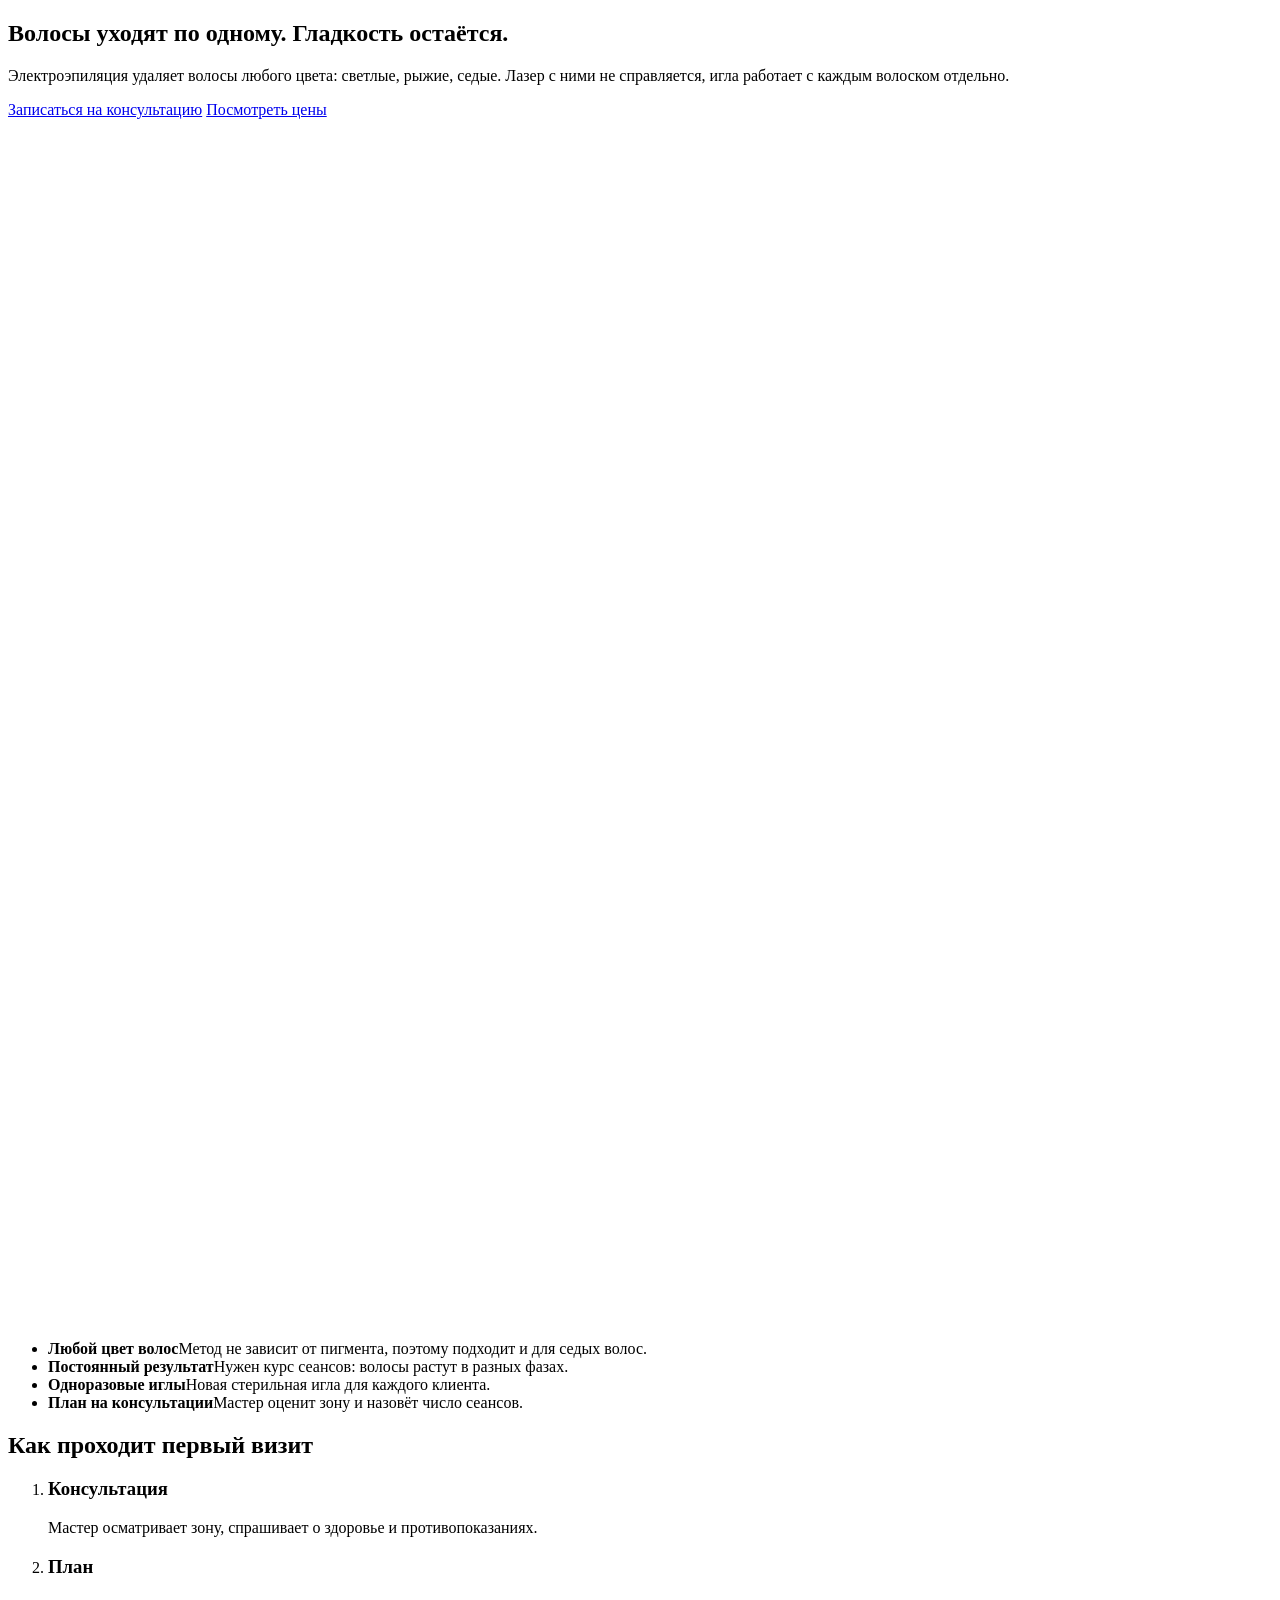
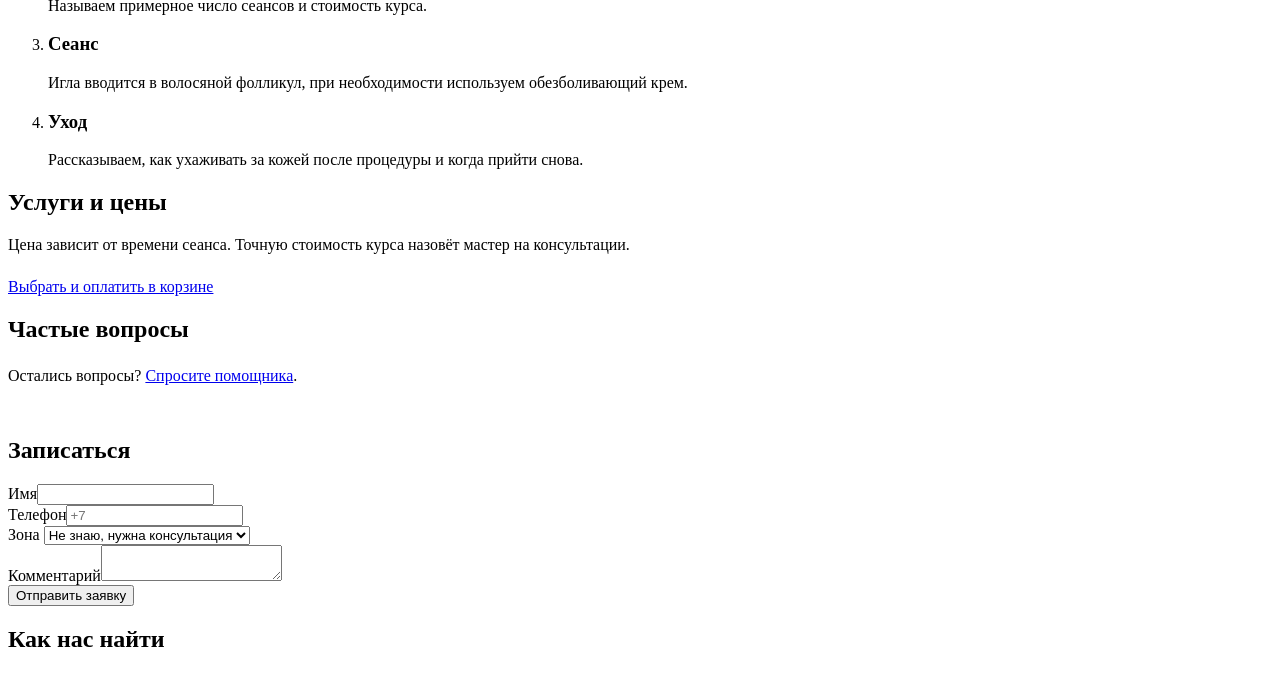
==== index.html @ 203fd0fd "Create index.html" ====
<!DOCTYPE html>
<html lang="ru">
<head>
  <meta charset="utf-8">
  <meta name="viewport" content="width=device-width, initial-scale=1">
  <title>Электроэпиляция в Москве — Тонкая игла</title>
  <meta name="description" content="Электроэпиляция в Москве: удаляем светлые, рыжие, седые и тёмные волосы. Консультация, стерильные одноразовые иглы, запись онлайн.">
  <link rel="preconnect" href="https://fonts.googleapis.com">
  <link rel="preconnect" href="https://fonts.gstatic.com" crossorigin>
  <link href="https://fonts.googleapis.com/css2?family=Onest:wght@400;500;600&family=Prata&display=swap" rel="stylesheet">
  <link rel="stylesheet" href="css/style.css">
</head>
<body data-page="home">
  <div id="site-header"></div>

  <main>
    <section class="hero">
      <div class="wrap">
        <div>
          <h1>Волосы уходят по одному. Гладкость остаётся.</h1>
          <p class="lead">Электроэпиляция удаляет волосы любого цвета: светлые, рыжие, седые. Лазер с ними не справляется, игла работает с каждым волоском отдельно.</p>
          <div class="hero-actions">
            <a class="btn" href="#book">Записаться на консультацию</a>
            <a class="btn ghost" href="#prices">Посмотреть цены</a>
          </div>
        </div>
        <svg id="skin" class="skin" viewBox="0 0 400 380" role="img" aria-label="Рисунок: волоски на коже исчезают один за другим"></svg>
      </div>
    </section>

    <div class="facts">
      <div class="wrap">
        <ul>
          <li><strong>Любой цвет волос</strong>Метод не зависит от пигмента, поэтому подходит и для седых волос.</li>
          <li><strong>Постоянный результат</strong>Нужен курс сеансов: волосы растут в разных фазах.</li>
          <li><strong>Одноразовые иглы</strong>Новая стерильная игла для каждого клиента.</li>
          <li><strong>План на консультации</strong>Мастер оценит зону и назовёт число сеансов.</li>
        </ul>
      </div>
    </div>

    <section id="how">
      <div class="wrap">
        <h2>Как проходит первый визит</h2>
        <ol class="steps">
          <li><h3>Консультация</h3><p>Мастер осматривает зону, спрашивает о здоровье и противопоказаниях.</p></li>
          <li><h3>План</h3><p>Называем примерное число сеансов и стоимость курса.</p></li>
          <li><h3>Сеанс</h3><p>Игла вводится в волосяной фолликул, при необходимости используем обезболивающий крем.</p></li>
          <li><h3>Уход</h3><p>Рассказываем, как ухаживать за кожей после процедуры и когда прийти снова.</p></li>
        </ol>
      </div>
    </section>

    <section id="prices" style="background:var(--paper);border-block:1px solid var(--line)">
      <div class="wrap">
        <h2>Услуги и цены</h2>
        <p class="muted">Цена зависит от времени сеанса. Точную стоимость курса назовёт мастер на консультации.</p>
        <div class="price-list" id="priceList"></div>
        <p style="margin-top:1.5rem"><a class="btn" href="cart.html">Выбрать и оплатить в корзине</a></p>
      </div>
    </section>

    <section id="faq">
      <div class="wrap">
        <h2>Частые вопросы</h2>
        <div class="faq" id="faqList"></div>
        <p style="margin-top:1.5rem">Остались вопросы? <a href="#chat" data-open-bot>Спросите помощника</a>.</p>
      </div>
    </section>

    <section id="book" style="padding-top:1rem">
      <div class="wrap contact-grid">
        <div class="contact-card">
          <h2>Записаться</h2>
          <form id="bookForm" novalidate>
            <div class="field"><label for="f-name">Имя</label><input id="f-name" name="name" required autocomplete="given-name"></div>
            <div class="field"><label for="f-phone">Телефон</label><input id="f-phone" name="phone" type="tel" required autocomplete="tel" placeholder="+7"></div>
            <div class="field"><label for="f-zone">Зона</label>
              <select id="f-zone" name="zone"><option value="Не знаю, нужна консультация">Не знаю, нужна консультация</option></select>
            </div>
            <div class="field"><label for="f-comment">Комментарий</label><textarea id="f-comment" name="comment"></textarea></div>
            <button class="btn" type="submit">Отправить заявку</button>
            <div class="form-msg" id="bookMsg" role="status"></div>
          </form>
        </div>
        <div>
          <h2>Как нас найти</h2>
          <ul class="contact-list" id="contactList"></ul>
        </div>
      </div>
    </section>
  </main>

  <div id="site-footer"></div>

  <script src="js/config.js"></script>
  <script src="js/data.js"></script>
  <script src="js/layout.js"></script>
  <script src="js/cart.js"></script>
  <script src="js/home.js"></script>
  <script src="js/bot.js"></script>
  <script>
    document.getElementById("contactList").innerHTML =
      "<li><strong>Телефон</strong><br><a href='tel:" + SITE.phoneLink + "'>" + SITE.phone + "</a></li>" +
      "<li><strong>Адрес</strong><br>" + SITE.address + "</li>" +
      "<li><strong>Часы работы</strong><br>" + SITE.hours + "</li>" +
      "<li><strong>Почта</strong><br><a href='mailto:" + SITE.email + "'>" + SITE.email + "</a></li>";
  </script>
</body>
</html>
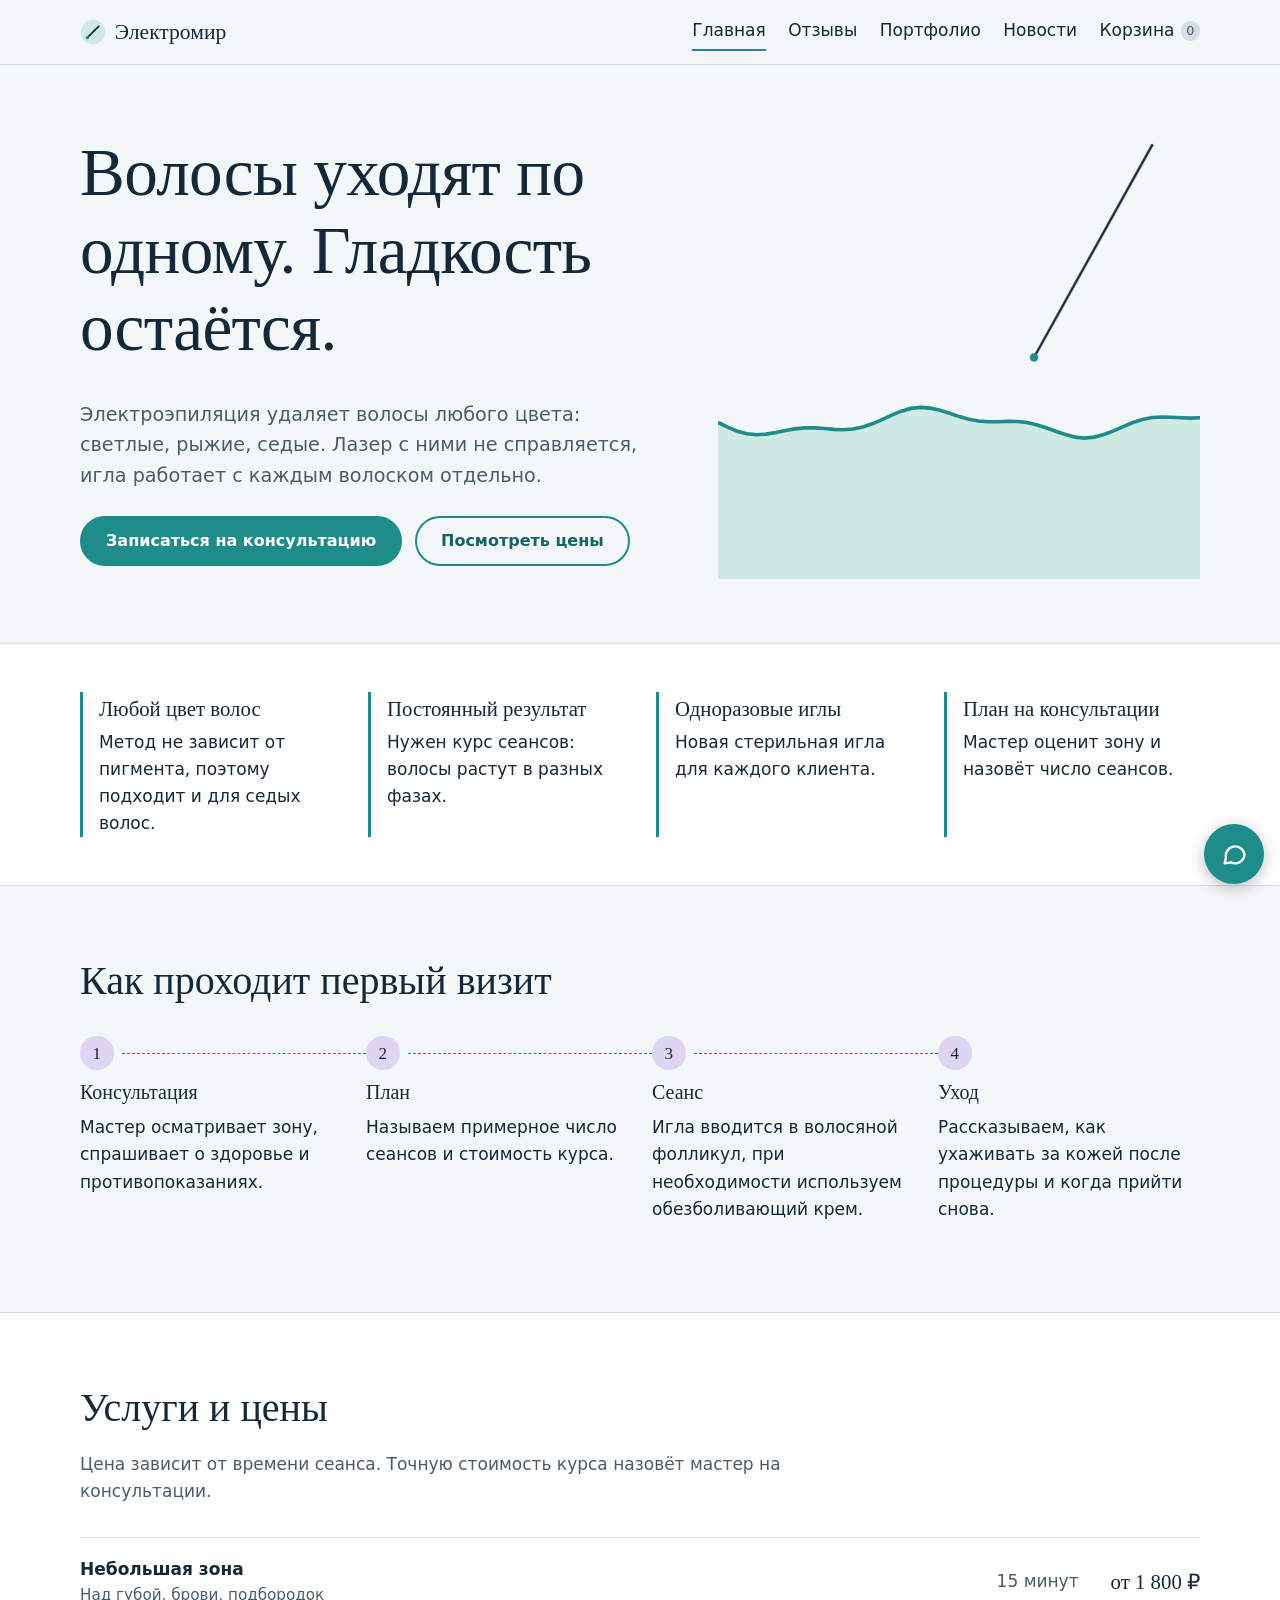
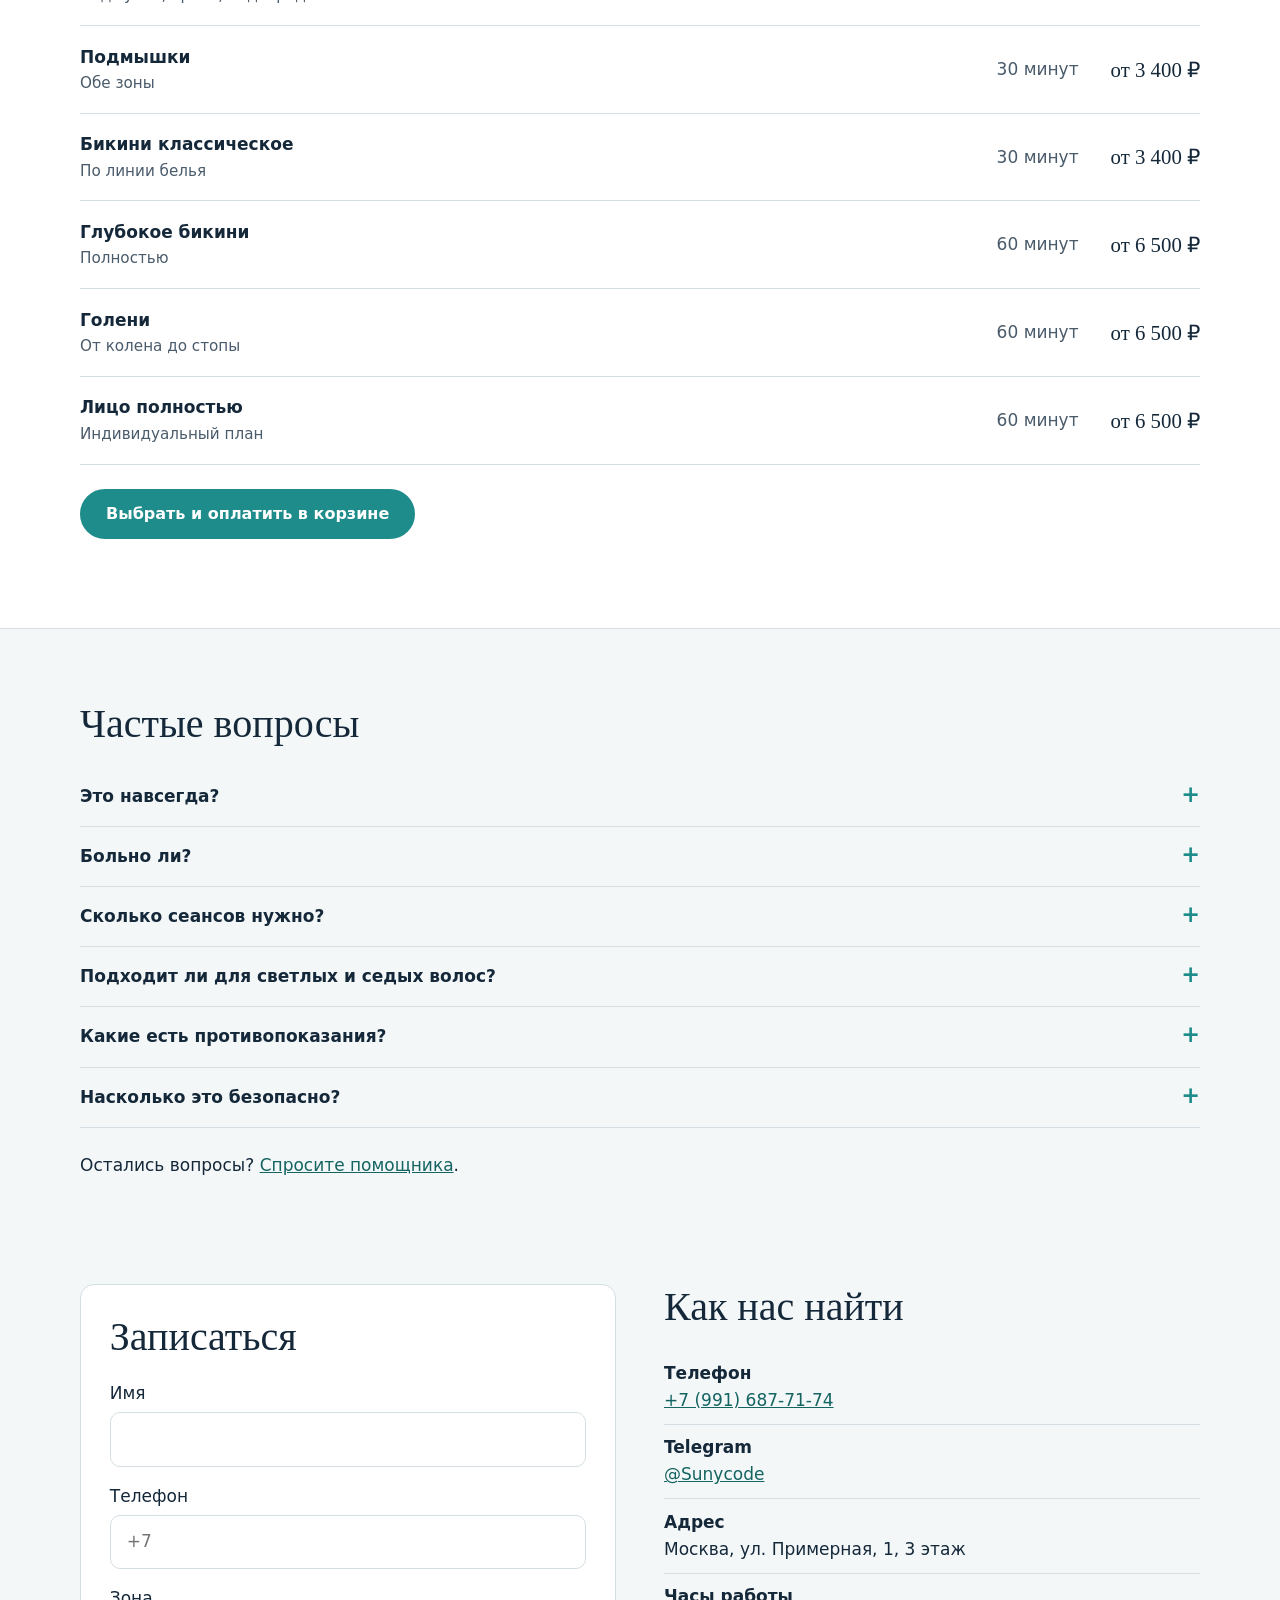
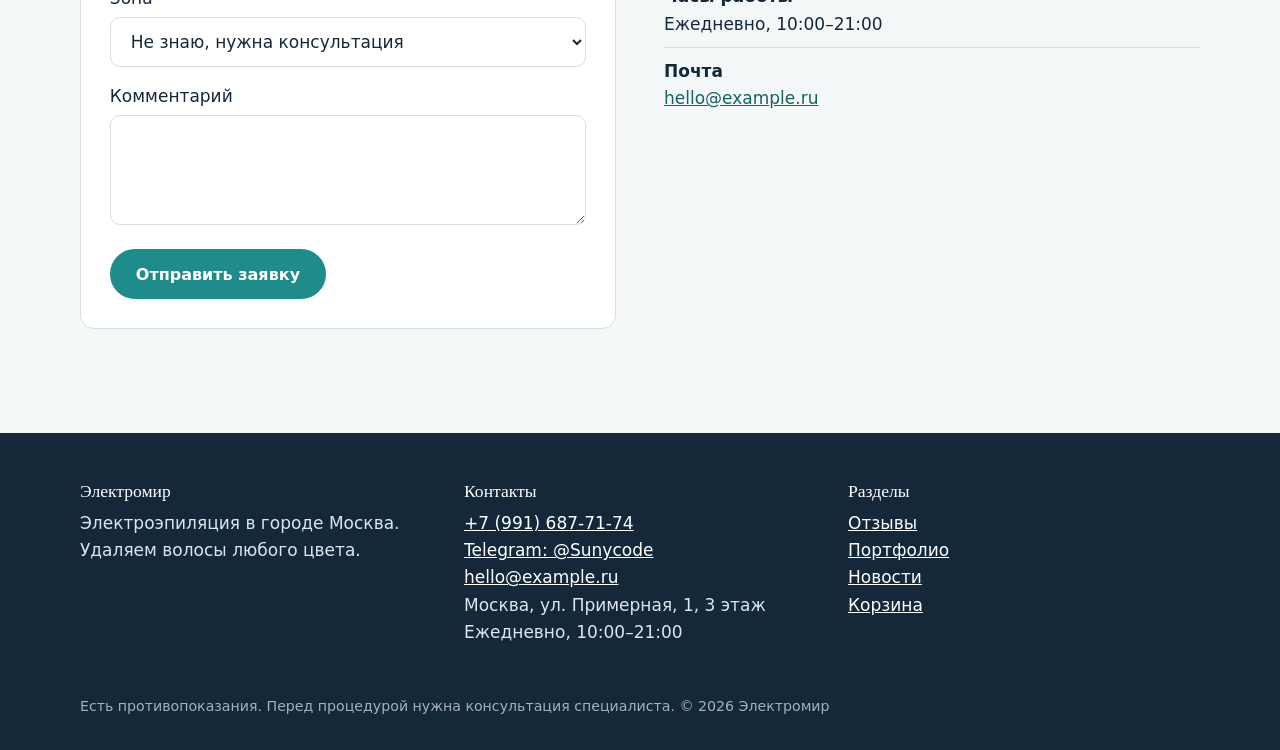
==== commit 85ca09f5: "Update index.html" ====
--- a/index.html
+++ b/index.html
@@ -3,7 +3,7 @@
 <head>
   <meta charset="utf-8">
   <meta name="viewport" content="width=device-width, initial-scale=1">
-  <title>Электроэпиляция в Москве — Тонкая игла</title>
+  <title>Электроэпиляция в Москве — Электромир</title>
   <meta name="description" content="Электроэпиляция в Москве: удаляем светлые, рыжие, седые и тёмные волосы. Консультация, стерильные одноразовые иглы, запись онлайн.">
   <link rel="preconnect" href="https://fonts.googleapis.com">
   <link rel="preconnect" href="https://fonts.gstatic.com" crossorigin>
@@ -102,6 +102,7 @@
   <script>
     document.getElementById("contactList").innerHTML =
       "<li><strong>Телефон</strong><br><a href='tel:" + SITE.phoneLink + "'>" + SITE.phone + "</a></li>" +
+      "<li><strong>Telegram</strong><br><a href='" + SITE.telegram + "' target='_blank' rel='noopener'>" + SITE.telegramName + "</a></li>" +
       "<li><strong>Адрес</strong><br>" + SITE.address + "</li>" +
       "<li><strong>Часы работы</strong><br>" + SITE.hours + "</li>" +
       "<li><strong>Почта</strong><br><a href='mailto:" + SITE.email + "'>" + SITE.email + "</a></li>";
--- a/css/style.css
+++ b/css/style.css
@@ -0,0 +1,217 @@
+:root{
+  --porcelain:#F4F7F8;
+  --paper:#FFFFFF;
+  --ink:#14283A;
+  --ink-soft:#4A5B6B;
+  --teal:#1E8C8A;
+  --teal-dark:#146462;
+  --mint:#CFEAE3;
+  --lilac:#DDD5F3;
+  --line:#D5DEE3;
+  --danger:#B3402F;
+  --radius:14px;
+  --font-body:"Onest",system-ui,-apple-system,"Segoe UI",sans-serif;
+  --font-head:"Prata","Times New Roman",serif;
+}
+*{box-sizing:border-box}
+html{scroll-behavior:smooth}
+body{margin:0;background:var(--porcelain);color:var(--ink);font:400 17px/1.6 var(--font-body);-webkit-text-size-adjust:100%}
+img,svg{max-width:100%;display:block}
+a{color:var(--teal-dark)}
+h1,h2,h3{font-family:var(--font-head);font-weight:400;line-height:1.15;margin:0 0 .5em;color:var(--ink)}
+h1{font-size:clamp(2.2rem,7vw,4.2rem);letter-spacing:-.01em}
+h2{font-size:clamp(1.7rem,4.5vw,2.5rem)}
+h3{font-size:1.25rem}
+p{margin:0 0 1em;max-width:68ch}
+:focus-visible{outline:3px solid var(--teal);outline-offset:3px;border-radius:4px}
+.wrap{width:min(1120px,100% - 2.5rem);margin-inline:auto}
+section{padding:4.5rem 0}
+.sr-only{position:absolute;width:1px;height:1px;overflow:hidden;clip:rect(0 0 0 0);white-space:nowrap}
+.muted{color:var(--ink-soft)}
+
+/* ---------- шапка ---------- */
+.site-header{position:sticky;top:0;z-index:40;background:rgba(244,247,248,.94);backdrop-filter:blur(8px);border-bottom:1px solid var(--line)}
+.site-header .wrap{display:flex;align-items:center;justify-content:space-between;gap:1rem;min-height:64px}
+.logo{font-family:var(--font-head);font-size:1.35rem;color:var(--ink);text-decoration:none;display:flex;align-items:center;gap:.55rem}
+.logo svg{width:26px;height:26px}
+.nav{display:flex;align-items:center;gap:1.4rem}
+.nav a{color:var(--ink);text-decoration:none;font-weight:500;padding:.3rem 0;border-bottom:2px solid transparent}
+.nav a:hover{border-bottom-color:var(--teal)}
+.nav a[aria-current="page"]{border-bottom-color:var(--teal)}
+.cart-link{display:inline-flex;align-items:center;gap:.4rem}
+.cart-count{min-width:1.5em;height:1.5em;padding:0 .35em;border-radius:99px;background:var(--teal);color:#fff;font-size:.8rem;display:inline-grid;place-items:center}
+.cart-count[data-n="0"]{background:var(--line);color:var(--ink-soft)}
+.burger{display:none;background:none;border:1px solid var(--line);border-radius:10px;padding:.5rem .7rem;font:inherit;color:var(--ink)}
+@media (max-width:820px){
+  .burger{display:block}
+  .nav{position:absolute;left:0;right:0;top:100%;background:var(--porcelain);border-bottom:1px solid var(--line);flex-direction:column;align-items:flex-start;padding:1rem 1.25rem 1.4rem;gap:.9rem;display:none}
+  .nav.open{display:flex}
+}
+
+/* ---------- кнопки и формы ---------- */
+.btn{display:inline-flex;align-items:center;justify-content:center;gap:.5rem;padding:.85rem 1.5rem;border-radius:99px;border:2px solid var(--teal);background:var(--teal);color:#fff;font:600 1rem var(--font-body);text-decoration:none;cursor:pointer;min-height:48px}
+.btn:hover{background:var(--teal-dark);border-color:var(--teal-dark)}
+.btn.ghost{background:transparent;color:var(--teal-dark)}
+.btn.ghost:hover{background:var(--mint)}
+.btn[disabled]{opacity:.5;cursor:not-allowed}
+.btn.small{padding:.5rem 1rem;min-height:40px;font-size:.95rem}
+label{display:block;font-weight:500;margin-bottom:.3rem}
+input,textarea,select{width:100%;font:inherit;color:var(--ink);padding:.8rem 1rem;border:1px solid var(--line);border-radius:10px;background:var(--paper);min-height:48px}
+textarea{min-height:110px;resize:vertical}
+.field{margin-bottom:1rem}
+.form-msg{margin-top:1rem;padding:.9rem 1.1rem;border-radius:10px;background:var(--mint);display:none}
+.form-msg.show{display:block}
+.form-msg.error{background:#F6DCD7;color:var(--danger)}
+
+/* ---------- главная: hero ---------- */
+.hero{padding:3.5rem 0 4rem;overflow:hidden}
+.hero .wrap{display:grid;grid-template-columns:1.1fr .9fr;gap:3rem;align-items:center}
+.hero p.lead{font-size:1.2rem;color:var(--ink-soft)}
+.hero-actions{display:flex;flex-wrap:wrap;gap:.8rem;margin-top:1.5rem}
+.skin{width:100%;height:auto}
+.skin .hair{stroke:var(--ink);stroke-width:2.2;stroke-linecap:round;animation:vanish .7s ease forwards}
+.skin .skin-line{fill:none;stroke:var(--teal);stroke-width:3}
+.skin .skin-fill{fill:var(--mint)}
+.skin .needle{stroke:var(--ink);stroke-width:2;stroke-linecap:round}
+@keyframes vanish{
+  0%{opacity:1}
+  60%{opacity:1}
+  100%{opacity:0}
+}
+@media (max-width:820px){
+  .hero .wrap{grid-template-columns:1fr;gap:2rem}
+  section{padding:3.2rem 0}
+}
+@media (prefers-reduced-motion:reduce){
+  .skin .hair{animation:none;opacity:0}
+  html{scroll-behavior:auto}
+}
+
+/* ---------- факты ---------- */
+.facts{background:var(--paper);border-block:1px solid var(--line);padding:3rem 0}
+.facts ul{list-style:none;margin:0;padding:0;display:grid;grid-template-columns:repeat(auto-fit,minmax(220px,1fr));gap:2rem}
+.facts li{border-left:3px solid var(--teal);padding-left:1rem}
+.facts strong{display:block;font-family:var(--font-head);font-size:1.3rem;font-weight:400;margin-bottom:.2rem}
+
+/* ---------- шаги ---------- */
+.steps{list-style:none;counter-reset:s;margin:2rem 0 0;padding:0;display:grid;grid-template-columns:repeat(auto-fit,minmax(230px,1fr));gap:1.5rem}
+.steps li{counter-increment:s;position:relative;padding-top:2.8rem}
+.steps li::before{content:counter(s);position:absolute;top:0;left:0;width:2.1rem;height:2.1rem;border-radius:50%;background:var(--lilac);display:grid;place-items:center;font-family:var(--font-head)}
+.steps li::after{content:"";position:absolute;top:1.05rem;left:2.6rem;right:-1.5rem;border-top:1px dashed var(--teal)}
+.steps li:last-child::after{display:none}
+@media (max-width:640px){.steps li::after{display:none}}
+
+/* ---------- цены ---------- */
+.price-list{margin:2rem 0 0;border-top:1px solid var(--line)}
+.price-row{display:grid;grid-template-columns:1fr auto auto;gap:1rem 2rem;align-items:center;padding:1.1rem 0;border-bottom:1px solid var(--line)}
+.price-row .name{font-weight:600}
+.price-row .note{color:var(--ink-soft);font-size:.95rem}
+.price-row .time{color:var(--ink-soft);white-space:nowrap}
+.price-row .sum{font-family:var(--font-head);font-size:1.3rem;white-space:nowrap}
+@media (max-width:640px){
+  .price-row{grid-template-columns:1fr auto}
+  .price-row .time{grid-column:1;grid-row:2}
+}
+
+/* ---------- FAQ ---------- */
+.faq details{border-bottom:1px solid var(--line);padding:1rem 0}
+.faq summary{cursor:pointer;font-weight:600;list-style:none;display:flex;justify-content:space-between;gap:1rem}
+.faq summary::-webkit-details-marker{display:none}
+.faq summary::after{content:"+";font-size:1.4rem;line-height:1;color:var(--teal)}
+.faq details[open] summary::after{content:"–"}
+.faq details p{margin:.8rem 0 0;color:var(--ink-soft)}
+
+/* ---------- запись + контакты ---------- */
+.contact-grid{display:grid;grid-template-columns:1fr 1fr;gap:3rem}
+.contact-card{background:var(--paper);border:1px solid var(--line);border-radius:var(--radius);padding:1.8rem}
+.contact-list{list-style:none;padding:0;margin:0}
+.contact-list li{padding:.6rem 0;border-bottom:1px solid var(--line)}
+.contact-list li:last-child{border:0}
+@media (max-width:820px){.contact-grid{grid-template-columns:1fr;gap:2rem}}
+
+/* ---------- заголовок внутренних страниц ---------- */
+.page-head{padding:3rem 0 1rem}
+.page-head h1{font-size:clamp(2rem,6vw,3.2rem)}
+
+/* ---------- отзывы ---------- */
+.toolbar{display:flex;flex-wrap:wrap;gap:.6rem;margin:1rem 0 2rem}
+.chip{border:1px solid var(--line);background:var(--paper);border-radius:99px;padding:.45rem 1rem;font:inherit;cursor:pointer;color:var(--ink);min-height:40px}
+.chip[aria-pressed="true"]{background:var(--ink);color:#fff;border-color:var(--ink)}
+.review-list{display:grid;grid-template-columns:repeat(auto-fill,minmax(310px,1fr));gap:1.5rem}
+.review{background:var(--paper);border:1px solid var(--line);border-radius:var(--radius);padding:1.5rem}
+.review header{display:flex;justify-content:space-between;gap:1rem;margin-bottom:.6rem}
+.stars{color:#C98A12;letter-spacing:2px;white-space:nowrap}
+.review .meta{font-size:.9rem;color:var(--ink-soft)}
+.review-summary{display:flex;align-items:baseline;gap:1rem;flex-wrap:wrap}
+.review-summary .big{font-family:var(--font-head);font-size:3rem}
+
+/* ---------- портфолио ---------- */
+.case-grid{display:grid;grid-template-columns:repeat(auto-fill,minmax(320px,1fr));gap:2rem}
+.case{background:var(--paper);border:1px solid var(--line);border-radius:var(--radius);overflow:hidden}
+.ba{position:relative;aspect-ratio:4/3;background:var(--mint);user-select:none;touch-action:pan-y}
+.ba .layer{position:absolute;inset:0}
+.ba .layer img,.ba .layer .ph{width:100%;height:100%;object-fit:cover}
+.ba .after{clip-path:inset(0 0 0 50%)}
+.ba .ph{display:grid;place-items:center;color:var(--ink-soft);font-size:.95rem;text-align:center;padding:1rem}
+.ba .before .ph{background:var(--lilac)}
+.ba .after .ph{background:var(--mint)}
+.ba .tag{position:absolute;bottom:.7rem;background:rgba(20,40,58,.85);color:#fff;font-size:.85rem;padding:.2rem .7rem;border-radius:99px}
+.ba .tag.l{left:.7rem}
+.ba .tag.r{right:.7rem}
+.ba .handle{position:absolute;top:0;bottom:0;left:50%;width:2px;background:#fff;pointer-events:none}
+.ba .handle::after{content:"↔";position:absolute;top:50%;left:50%;transform:translate(-50%,-50%);width:38px;height:38px;border-radius:50%;background:#fff;color:var(--ink);display:grid;place-items:center;box-shadow:0 1px 6px rgba(0,0,0,.3)}
+.ba input[type=range]{position:absolute;inset:0;width:100%;height:100%;opacity:0;cursor:ew-resize;min-height:0}
+.case-body{padding:1.2rem 1.4rem 1.5rem}
+.case-body dl{display:flex;gap:1.5rem;margin:.6rem 0 0;font-size:.95rem;color:var(--ink-soft)}
+.case-body dt{display:inline}
+.case-body dd{display:inline;margin:0 0 0 .3rem;color:var(--ink)}
+.note-box{background:var(--lilac);border-radius:var(--radius);padding:1rem 1.3rem;margin-top:2rem;max-width:68ch}
+
+/* ---------- новости ---------- */
+.news-list{display:grid;gap:1.2rem;max-width:820px}
+.news-item{background:var(--paper);border:1px solid var(--line);border-radius:var(--radius);padding:1.4rem 1.6rem}
+.news-item .meta{display:flex;gap:.8rem;align-items:center;font-size:.9rem;color:var(--ink-soft);margin-bottom:.4rem}
+.badge{background:var(--mint);color:var(--ink);border-radius:99px;padding:.1rem .7rem;font-size:.85rem}
+.news-item h2{font-size:1.5rem;margin-bottom:.4rem}
+.news-item p{margin-bottom:0}
+
+/* ---------- корзина ---------- */
+.shop-grid{display:grid;grid-template-columns:repeat(auto-fill,minmax(260px,1fr));gap:1.4rem}
+.product{background:var(--paper);border:1px solid var(--line);border-radius:var(--radius);padding:1.3rem;display:flex;flex-direction:column;gap:.5rem}
+.product .price{font-family:var(--font-head);font-size:1.4rem;margin-top:auto}
+.product .badge.soon{background:var(--lilac)}
+.cart-layout{display:grid;grid-template-columns:1.4fr 1fr;gap:2.5rem;align-items:start}
+.cart-row{display:grid;grid-template-columns:1fr auto auto;gap:1rem;align-items:center;padding:1rem 0;border-bottom:1px solid var(--line)}
+.qty{display:inline-flex;align-items:center;border:1px solid var(--line);border-radius:99px;background:var(--paper)}
+.qty button{border:0;background:none;width:40px;height:40px;font-size:1.2rem;cursor:pointer;color:var(--ink)}
+.qty span{min-width:2ch;text-align:center}
+.link-btn{background:none;border:0;color:var(--danger);cursor:pointer;font:inherit;padding:.3rem}
+.summary{background:var(--paper);border:1px solid var(--line);border-radius:var(--radius);padding:1.5rem;position:sticky;top:84px}
+.summary .total{display:flex;justify-content:space-between;font-family:var(--font-head);font-size:1.5rem;margin:1rem 0}
+.empty{padding:2rem;border:1px dashed var(--line);border-radius:var(--radius);text-align:center}
+@media (max-width:820px){.cart-layout{grid-template-columns:1fr}.summary{position:static}.cart-row{grid-template-columns:1fr auto}}
+
+/* ---------- подвал ---------- */
+.site-footer{background:var(--ink);color:#DCE6EC;padding:3rem 0 2rem;margin-top:2rem}
+.site-footer a{color:#fff}
+.site-footer .cols{display:grid;grid-template-columns:repeat(auto-fit,minmax(220px,1fr));gap:2rem}
+.site-footer h3{color:#fff;font-size:1.1rem}
+.site-footer small{display:block;margin-top:2rem;color:#9FB2BF}
+
+/* ---------- бот ---------- */
+.bot-fab{position:fixed;right:1rem;bottom:1rem;z-index:60;width:60px;height:60px;border-radius:50%;border:0;background:var(--teal);color:#fff;cursor:pointer;display:grid;place-items:center;box-shadow:0 4px 16px rgba(0,0,0,.25)}
+.bot-fab:hover{background:var(--teal-dark)}
+.bot-fab svg{width:28px;height:28px}
+.bot-panel{position:fixed;right:1rem;bottom:5.2rem;z-index:60;width:min(380px,100% - 2rem);height:min(560px,100dvh - 7rem);background:var(--paper);border:1px solid var(--line);border-radius:18px;box-shadow:0 10px 40px rgba(20,40,58,.25);display:none;flex-direction:column;overflow:hidden}
+.bot-panel.open{display:flex}
+.bot-head{display:flex;justify-content:space-between;align-items:center;padding:.9rem 1.1rem;background:var(--ink);color:#fff}
+.bot-head button{background:none;border:0;color:#fff;font-size:1.4rem;cursor:pointer;min-width:40px;min-height:40px}
+.bot-log{flex:1;overflow-y:auto;padding:1rem;display:flex;flex-direction:column;gap:.7rem;background:var(--porcelain)}
+.msg{max-width:85%;padding:.6rem .9rem;border-radius:14px;font-size:.98rem;line-height:1.45;white-space:pre-wrap}
+.msg.bot{background:var(--paper);border:1px solid var(--line);align-self:flex-start;border-bottom-left-radius:4px}
+.msg.user{background:var(--teal);color:#fff;align-self:flex-end;border-bottom-right-radius:4px}
+.bot-quick{display:flex;flex-wrap:wrap;gap:.4rem;padding:.6rem 1rem 0;background:var(--porcelain)}
+.bot-form{display:flex;gap:.5rem;padding:.8rem;border-top:1px solid var(--line);background:var(--paper)}
+.bot-form input{flex:1}
+.bot-form button{min-width:48px}
+@media (max-width:480px){.bot-panel{right:.5rem;bottom:4.8rem;width:calc(100% - 1rem)}}
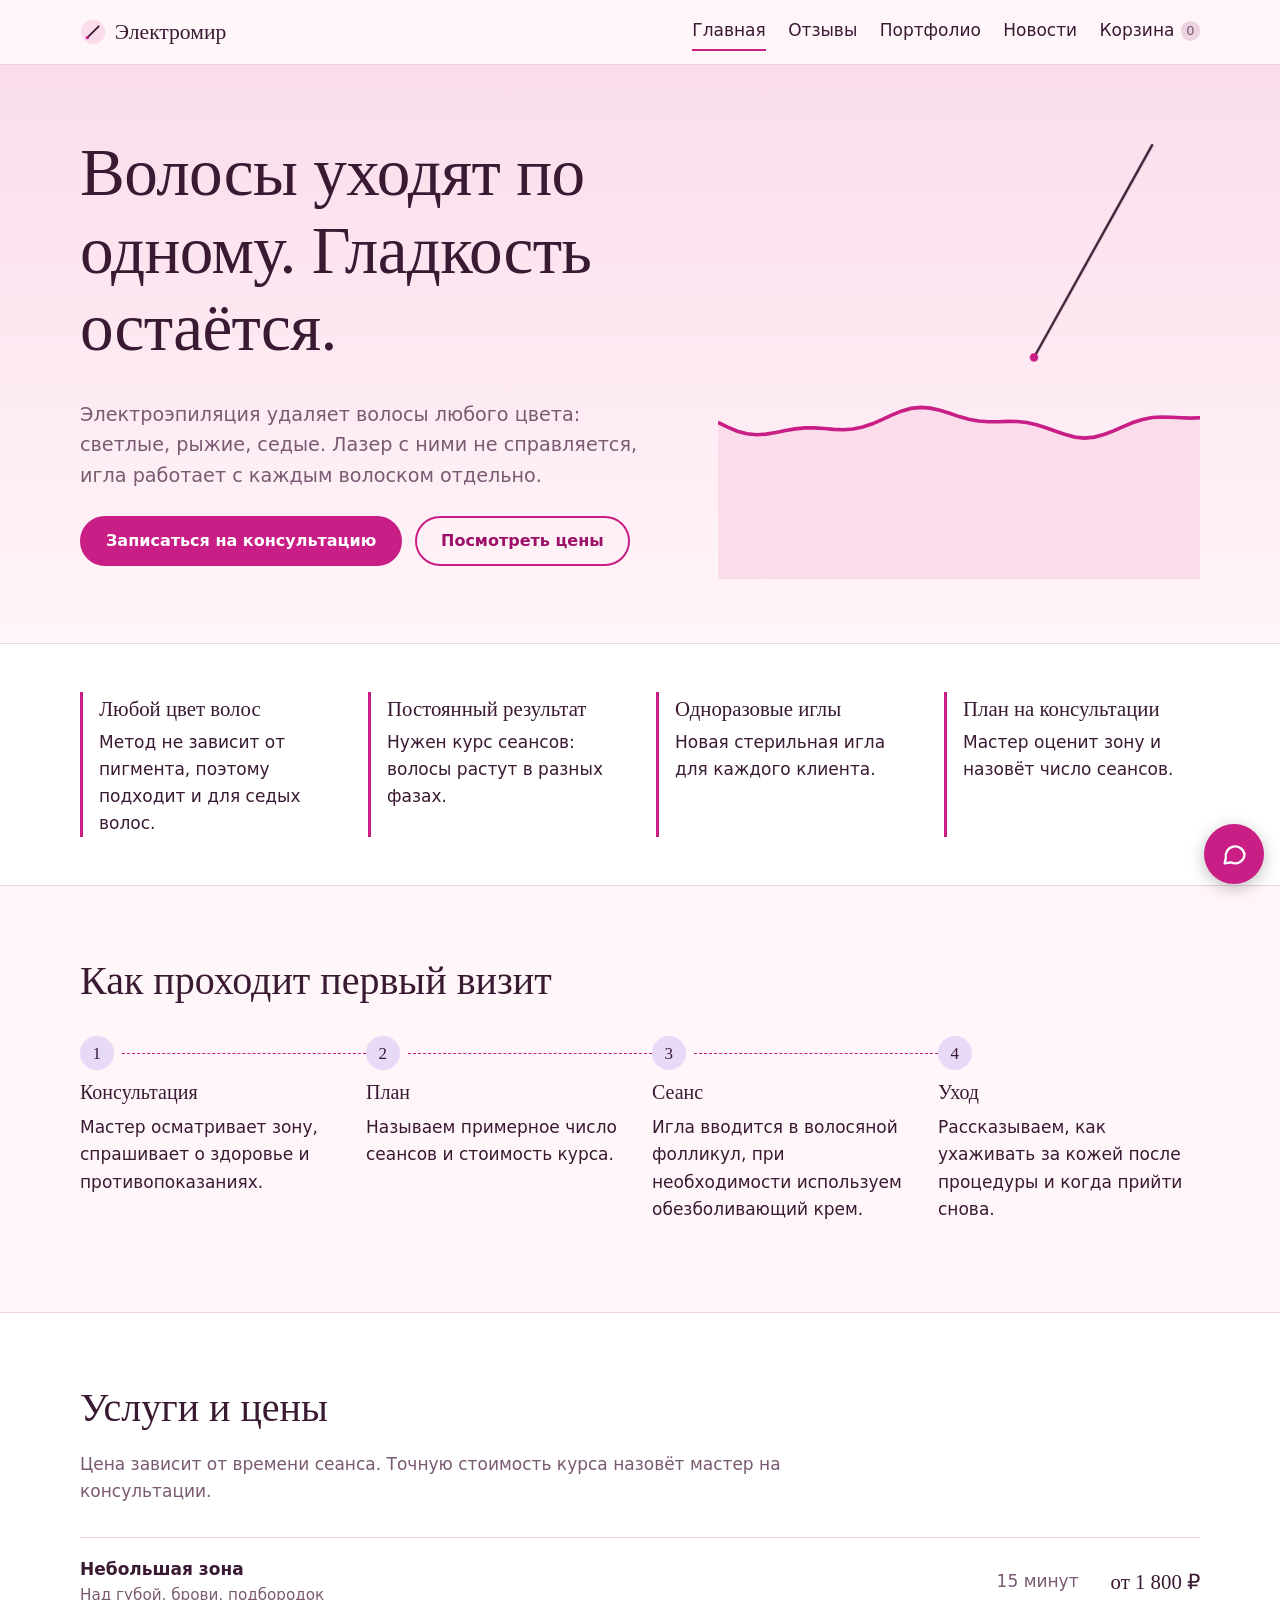
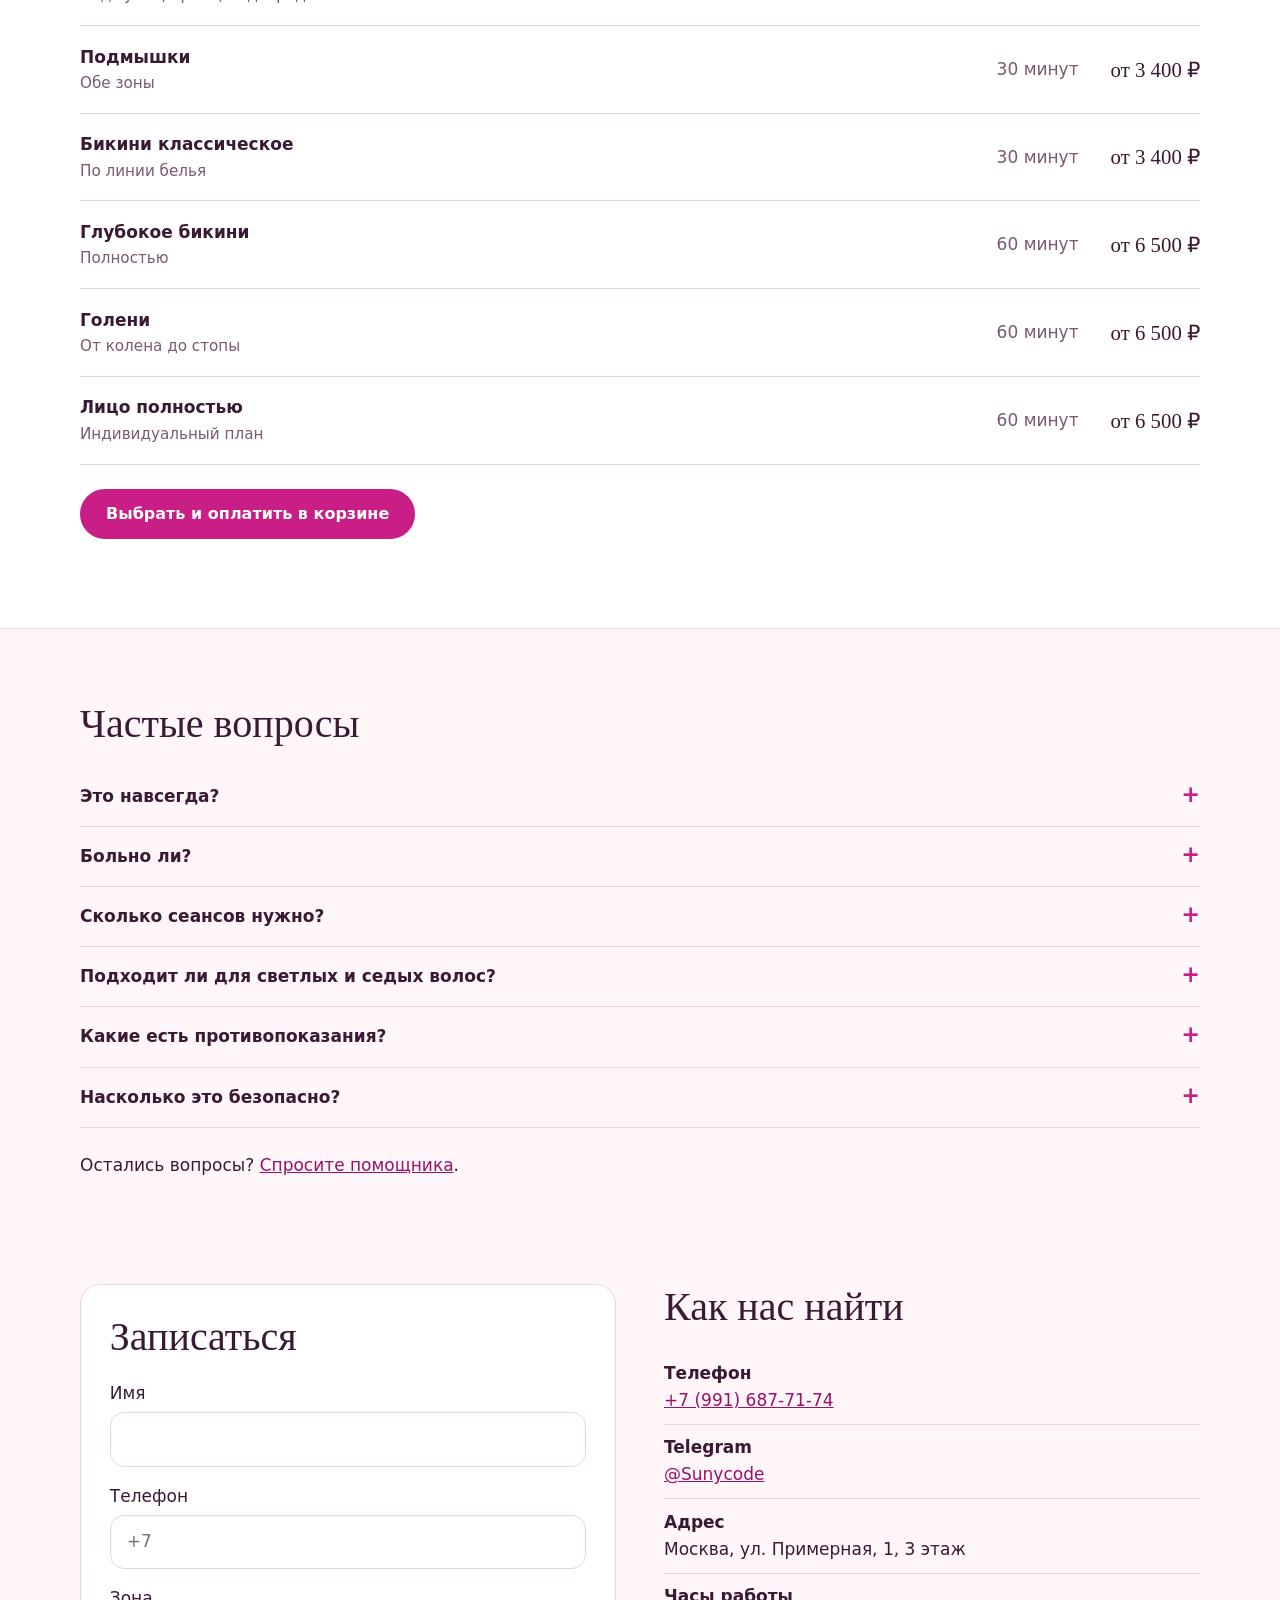
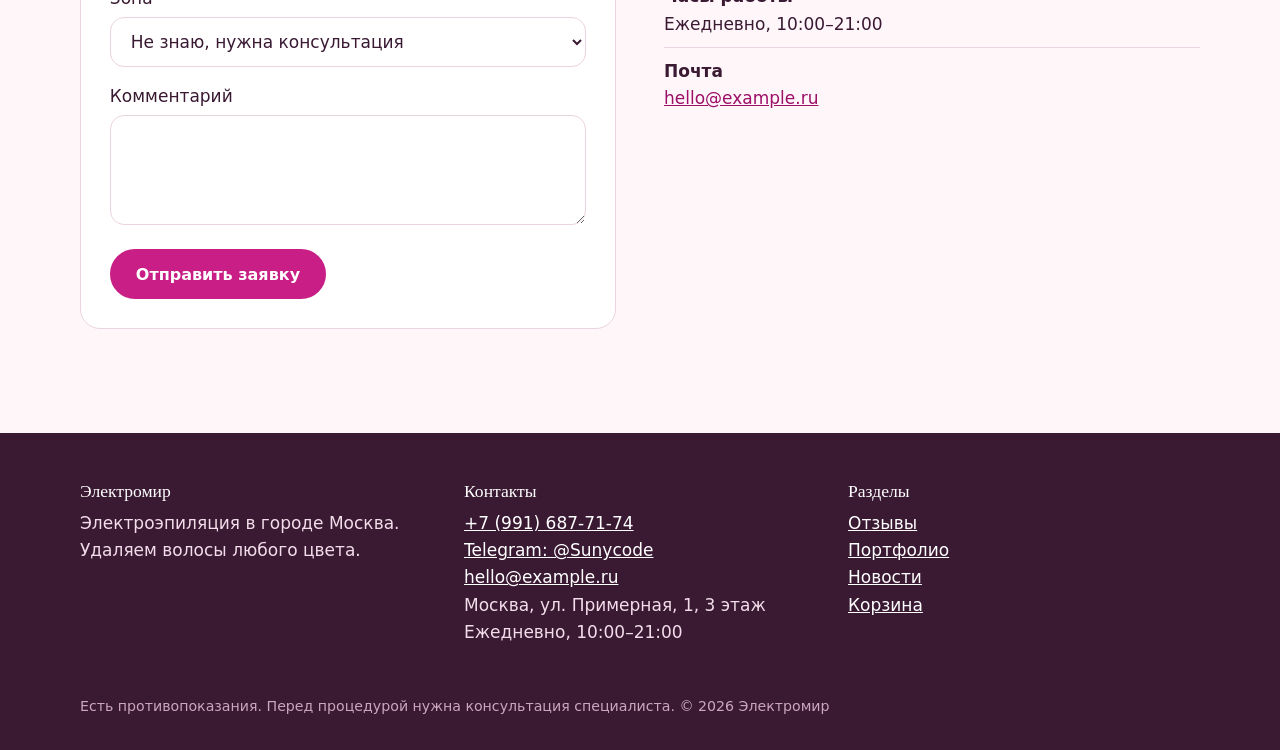
==== commit 3eaab006: "Update index.html" ====
--- a/index.html
+++ b/index.html
@@ -8,7 +8,7 @@
   <link rel="preconnect" href="https://fonts.googleapis.com">
   <link rel="preconnect" href="https://fonts.gstatic.com" crossorigin>
   <link href="https://fonts.googleapis.com/css2?family=Onest:wght@400;500;600&family=Prata&display=swap" rel="stylesheet">
-  <link rel="stylesheet" href="css/style.css">
+  <link rel="stylesheet" href="css/style.css?v=3">
 </head>
 <body data-page="home">
   <div id="site-header"></div>
--- a/css/style.css
+++ b/css/style.css
@@ -1,15 +1,16 @@
 :root{
-  --porcelain:#F4F7F8;
+  --porcelain:#FFF6F9;
   --paper:#FFFFFF;
-  --ink:#14283A;
-  --ink-soft:#4A5B6B;
-  --teal:#1E8C8A;
-  --teal-dark:#146462;
-  --mint:#CFEAE3;
-  --lilac:#DDD5F3;
-  --line:#D5DEE3;
+  --ink:#3A1A33;
+  --ink-soft:#7A5A72;
+  --fuchsia:#C81E85;
+  --fuchsia-dark:#9C1068;
+  --petal:#FADCEB;
+  --lavender:#E6DAF7;
+  --peach:#FFE5D9;
+  --line:#EBD3E1;
   --danger:#B3402F;
-  --radius:14px;
+  --radius:20px;
   --font-body:"Onest",system-ui,-apple-system,"Segoe UI",sans-serif;
   --font-head:"Prata","Times New Roman",serif;
 }
@@ -17,29 +18,29 @@
 html{scroll-behavior:smooth}
 body{margin:0;background:var(--porcelain);color:var(--ink);font:400 17px/1.6 var(--font-body);-webkit-text-size-adjust:100%}
 img,svg{max-width:100%;display:block}
-a{color:var(--teal-dark)}
+a{color:var(--fuchsia-dark)}
 h1,h2,h3{font-family:var(--font-head);font-weight:400;line-height:1.15;margin:0 0 .5em;color:var(--ink)}
 h1{font-size:clamp(2.2rem,7vw,4.2rem);letter-spacing:-.01em}
 h2{font-size:clamp(1.7rem,4.5vw,2.5rem)}
 h3{font-size:1.25rem}
 p{margin:0 0 1em;max-width:68ch}
-:focus-visible{outline:3px solid var(--teal);outline-offset:3px;border-radius:4px}
+:focus-visible{outline:3px solid var(--fuchsia);outline-offset:3px;border-radius:4px}
 .wrap{width:min(1120px,100% - 2.5rem);margin-inline:auto}
 section{padding:4.5rem 0}
 .sr-only{position:absolute;width:1px;height:1px;overflow:hidden;clip:rect(0 0 0 0);white-space:nowrap}
 .muted{color:var(--ink-soft)}
 
 /* ---------- шапка ---------- */
-.site-header{position:sticky;top:0;z-index:40;background:rgba(244,247,248,.94);backdrop-filter:blur(8px);border-bottom:1px solid var(--line)}
+.site-header{position:sticky;top:0;z-index:40;background:rgba(255,246,249,.94);backdrop-filter:blur(8px);border-bottom:1px solid var(--line)}
 .site-header .wrap{display:flex;align-items:center;justify-content:space-between;gap:1rem;min-height:64px}
 .logo{font-family:var(--font-head);font-size:1.35rem;color:var(--ink);text-decoration:none;display:flex;align-items:center;gap:.55rem}
 .logo svg{width:26px;height:26px}
 .nav{display:flex;align-items:center;gap:1.4rem}
 .nav a{color:var(--ink);text-decoration:none;font-weight:500;padding:.3rem 0;border-bottom:2px solid transparent}
-.nav a:hover{border-bottom-color:var(--teal)}
-.nav a[aria-current="page"]{border-bottom-color:var(--teal)}
+.nav a:hover{border-bottom-color:var(--fuchsia)}
+.nav a[aria-current="page"]{border-bottom-color:var(--fuchsia)}
 .cart-link{display:inline-flex;align-items:center;gap:.4rem}
-.cart-count{min-width:1.5em;height:1.5em;padding:0 .35em;border-radius:99px;background:var(--teal);color:#fff;font-size:.8rem;display:inline-grid;place-items:center}
+.cart-count{min-width:1.5em;height:1.5em;padding:0 .35em;border-radius:99px;background:var(--fuchsia);color:#fff;font-size:.8rem;display:inline-grid;place-items:center}
 .cart-count[data-n="0"]{background:var(--line);color:var(--ink-soft)}
 .burger{display:none;background:none;border:1px solid var(--line);border-radius:10px;padding:.5rem .7rem;font:inherit;color:var(--ink)}
 @media (max-width:820px){
@@ -49,19 +50,19 @@
 }
 
 /* ---------- кнопки и формы ---------- */
-.btn{display:inline-flex;align-items:center;justify-content:center;gap:.5rem;padding:.85rem 1.5rem;border-radius:99px;border:2px solid var(--teal);background:var(--teal);color:#fff;font:600 1rem var(--font-body);text-decoration:none;cursor:pointer;min-height:48px}
-.btn:hover{background:var(--teal-dark);border-color:var(--teal-dark)}
-.btn.ghost{background:transparent;color:var(--teal-dark)}
-.btn.ghost:hover{background:var(--mint)}
+.btn{display:inline-flex;align-items:center;justify-content:center;gap:.5rem;padding:.85rem 1.5rem;border-radius:99px;border:2px solid var(--fuchsia);background:var(--fuchsia);color:#fff;font:600 1rem var(--font-body);text-decoration:none;cursor:pointer;min-height:48px}
+.btn:hover{background:var(--fuchsia-dark);border-color:var(--fuchsia-dark)}
+.btn.ghost{background:transparent;color:var(--fuchsia-dark)}
+.btn.ghost:hover{background:var(--petal)}
 .btn[disabled]{opacity:.5;cursor:not-allowed}
 .btn.small{padding:.5rem 1rem;min-height:40px;font-size:.95rem}
 label{display:block;font-weight:500;margin-bottom:.3rem}
-input,textarea,select{width:100%;font:inherit;color:var(--ink);padding:.8rem 1rem;border:1px solid var(--line);border-radius:10px;background:var(--paper);min-height:48px}
+input,textarea,select{width:100%;font:inherit;color:var(--ink);padding:.8rem 1rem;border:1px solid var(--line);border-radius:14px;background:var(--paper);min-height:48px}
 textarea{min-height:110px;resize:vertical}
 .field{margin-bottom:1rem}
-.form-msg{margin-top:1rem;padding:.9rem 1.1rem;border-radius:10px;background:var(--mint);display:none}
+.form-msg{margin-top:1rem;padding:.9rem 1.1rem;border-radius:12px;background:var(--lavender);display:none}
 .form-msg.show{display:block}
-.form-msg.error{background:#F6DCD7;color:var(--danger)}
+.form-msg.error{background:#FBE3DE;color:var(--danger);border-left:4px solid var(--danger)}
 
 /* ---------- главная: hero ---------- */
 .hero{padding:3.5rem 0 4rem;overflow:hidden}
@@ -70,8 +71,8 @@
 .hero-actions{display:flex;flex-wrap:wrap;gap:.8rem;margin-top:1.5rem}
 .skin{width:100%;height:auto}
 .skin .hair{stroke:var(--ink);stroke-width:2.2;stroke-linecap:round;animation:vanish .7s ease forwards}
-.skin .skin-line{fill:none;stroke:var(--teal);stroke-width:3}
-.skin .skin-fill{fill:var(--mint)}
+.skin .skin-line{fill:none;stroke:var(--fuchsia);stroke-width:3}
+.skin .skin-fill{fill:var(--petal)}
 .skin .needle{stroke:var(--ink);stroke-width:2;stroke-linecap:round}
 @keyframes vanish{
   0%{opacity:1}
@@ -90,14 +91,14 @@
 /* ---------- факты ---------- */
 .facts{background:var(--paper);border-block:1px solid var(--line);padding:3rem 0}
 .facts ul{list-style:none;margin:0;padding:0;display:grid;grid-template-columns:repeat(auto-fit,minmax(220px,1fr));gap:2rem}
-.facts li{border-left:3px solid var(--teal);padding-left:1rem}
+.facts li{border-left:3px solid var(--fuchsia);padding-left:1rem}
 .facts strong{display:block;font-family:var(--font-head);font-size:1.3rem;font-weight:400;margin-bottom:.2rem}
 
 /* ---------- шаги ---------- */
 .steps{list-style:none;counter-reset:s;margin:2rem 0 0;padding:0;display:grid;grid-template-columns:repeat(auto-fit,minmax(230px,1fr));gap:1.5rem}
 .steps li{counter-increment:s;position:relative;padding-top:2.8rem}
-.steps li::before{content:counter(s);position:absolute;top:0;left:0;width:2.1rem;height:2.1rem;border-radius:50%;background:var(--lilac);display:grid;place-items:center;font-family:var(--font-head)}
-.steps li::after{content:"";position:absolute;top:1.05rem;left:2.6rem;right:-1.5rem;border-top:1px dashed var(--teal)}
+.steps li::before{content:counter(s);position:absolute;top:0;left:0;width:2.1rem;height:2.1rem;border-radius:50%;background:var(--lavender);display:grid;place-items:center;font-family:var(--font-head)}
+.steps li::after{content:"";position:absolute;top:1.05rem;left:2.6rem;right:-1.5rem;border-top:1px dashed var(--fuchsia)}
 .steps li:last-child::after{display:none}
 @media (max-width:640px){.steps li::after{display:none}}
 
@@ -117,7 +118,7 @@
 .faq details{border-bottom:1px solid var(--line);padding:1rem 0}
 .faq summary{cursor:pointer;font-weight:600;list-style:none;display:flex;justify-content:space-between;gap:1rem}
 .faq summary::-webkit-details-marker{display:none}
-.faq summary::after{content:"+";font-size:1.4rem;line-height:1;color:var(--teal)}
+.faq summary::after{content:"+";font-size:1.4rem;line-height:1;color:var(--fuchsia)}
 .faq details[open] summary::after{content:"–"}
 .faq details p{margin:.8rem 0 0;color:var(--ink-soft)}
 
@@ -136,11 +137,11 @@
 /* ---------- отзывы ---------- */
 .toolbar{display:flex;flex-wrap:wrap;gap:.6rem;margin:1rem 0 2rem}
 .chip{border:1px solid var(--line);background:var(--paper);border-radius:99px;padding:.45rem 1rem;font:inherit;cursor:pointer;color:var(--ink);min-height:40px}
-.chip[aria-pressed="true"]{background:var(--ink);color:#fff;border-color:var(--ink)}
+.chip[aria-pressed="true"]{background:var(--fuchsia);color:#fff;border-color:var(--fuchsia)}
 .review-list{display:grid;grid-template-columns:repeat(auto-fill,minmax(310px,1fr));gap:1.5rem}
 .review{background:var(--paper);border:1px solid var(--line);border-radius:var(--radius);padding:1.5rem}
 .review header{display:flex;justify-content:space-between;gap:1rem;margin-bottom:.6rem}
-.stars{color:#C98A12;letter-spacing:2px;white-space:nowrap}
+.stars{color:var(--fuchsia);letter-spacing:2px;white-space:nowrap}
 .review .meta{font-size:.9rem;color:var(--ink-soft)}
 .review-summary{display:flex;align-items:baseline;gap:1rem;flex-wrap:wrap}
 .review-summary .big{font-family:var(--font-head);font-size:3rem}
@@ -148,14 +149,14 @@
 /* ---------- портфолио ---------- */
 .case-grid{display:grid;grid-template-columns:repeat(auto-fill,minmax(320px,1fr));gap:2rem}
 .case{background:var(--paper);border:1px solid var(--line);border-radius:var(--radius);overflow:hidden}
-.ba{position:relative;aspect-ratio:4/3;background:var(--mint);user-select:none;touch-action:pan-y}
+.ba{position:relative;aspect-ratio:4/3;background:var(--petal);user-select:none;touch-action:pan-y}
 .ba .layer{position:absolute;inset:0}
 .ba .layer img,.ba .layer .ph{width:100%;height:100%;object-fit:cover}
 .ba .after{clip-path:inset(0 0 0 50%)}
 .ba .ph{display:grid;place-items:center;color:var(--ink-soft);font-size:.95rem;text-align:center;padding:1rem}
-.ba .before .ph{background:var(--lilac)}
-.ba .after .ph{background:var(--mint)}
-.ba .tag{position:absolute;bottom:.7rem;background:rgba(20,40,58,.85);color:#fff;font-size:.85rem;padding:.2rem .7rem;border-radius:99px}
+.ba .before .ph{background:var(--lavender)}
+.ba .after .ph{background:var(--petal)}
+.ba .tag{position:absolute;bottom:.7rem;background:rgba(58,26,51,.85);color:#fff;font-size:.85rem;padding:.2rem .7rem;border-radius:99px}
 .ba .tag.l{left:.7rem}
 .ba .tag.r{right:.7rem}
 .ba .handle{position:absolute;top:0;bottom:0;left:50%;width:2px;background:#fff;pointer-events:none}
@@ -165,13 +166,13 @@
 .case-body dl{display:flex;gap:1.5rem;margin:.6rem 0 0;font-size:.95rem;color:var(--ink-soft)}
 .case-body dt{display:inline}
 .case-body dd{display:inline;margin:0 0 0 .3rem;color:var(--ink)}
-.note-box{background:var(--lilac);border-radius:var(--radius);padding:1rem 1.3rem;margin-top:2rem;max-width:68ch}
+.note-box{background:var(--lavender);border-radius:var(--radius);padding:1rem 1.3rem;margin-top:2rem;max-width:68ch}
 
 /* ---------- новости ---------- */
 .news-list{display:grid;gap:1.2rem;max-width:820px}
 .news-item{background:var(--paper);border:1px solid var(--line);border-radius:var(--radius);padding:1.4rem 1.6rem}
 .news-item .meta{display:flex;gap:.8rem;align-items:center;font-size:.9rem;color:var(--ink-soft);margin-bottom:.4rem}
-.badge{background:var(--mint);color:var(--ink);border-radius:99px;padding:.1rem .7rem;font-size:.85rem}
+.badge{background:var(--petal);color:var(--ink);border-radius:99px;padding:.1rem .7rem;font-size:.85rem}
 .news-item h2{font-size:1.5rem;margin-bottom:.4rem}
 .news-item p{margin-bottom:0}
 
@@ -179,7 +180,7 @@
 .shop-grid{display:grid;grid-template-columns:repeat(auto-fill,minmax(260px,1fr));gap:1.4rem}
 .product{background:var(--paper);border:1px solid var(--line);border-radius:var(--radius);padding:1.3rem;display:flex;flex-direction:column;gap:.5rem}
 .product .price{font-family:var(--font-head);font-size:1.4rem;margin-top:auto}
-.product .badge.soon{background:var(--lilac)}
+.product .badge.soon{background:var(--lavender)}
 .cart-layout{display:grid;grid-template-columns:1.4fr 1fr;gap:2.5rem;align-items:start}
 .cart-row{display:grid;grid-template-columns:1fr auto auto;gap:1rem;align-items:center;padding:1rem 0;border-bottom:1px solid var(--line)}
 .qty{display:inline-flex;align-items:center;border:1px solid var(--line);border-radius:99px;background:var(--paper)}
@@ -192,26 +193,39 @@
 @media (max-width:820px){.cart-layout{grid-template-columns:1fr}.summary{position:static}.cart-row{grid-template-columns:1fr auto}}
 
 /* ---------- подвал ---------- */
-.site-footer{background:var(--ink);color:#DCE6EC;padding:3rem 0 2rem;margin-top:2rem}
+.site-footer{background:var(--ink);color:#F3DDEA;padding:3rem 0 2rem;margin-top:2rem}
 .site-footer a{color:#fff}
 .site-footer .cols{display:grid;grid-template-columns:repeat(auto-fit,minmax(220px,1fr));gap:2rem}
 .site-footer h3{color:#fff;font-size:1.1rem}
-.site-footer small{display:block;margin-top:2rem;color:#9FB2BF}
+.site-footer small{display:block;margin-top:2rem;color:#CBA6BE}
 
 /* ---------- бот ---------- */
-.bot-fab{position:fixed;right:1rem;bottom:1rem;z-index:60;width:60px;height:60px;border-radius:50%;border:0;background:var(--teal);color:#fff;cursor:pointer;display:grid;place-items:center;box-shadow:0 4px 16px rgba(0,0,0,.25)}
-.bot-fab:hover{background:var(--teal-dark)}
+.bot-fab{position:fixed;right:1rem;bottom:1rem;z-index:60;width:60px;height:60px;border-radius:50%;border:0;background:var(--fuchsia);color:#fff;cursor:pointer;display:grid;place-items:center;box-shadow:0 4px 16px rgba(0,0,0,.25)}
+.bot-fab:hover{background:var(--fuchsia-dark)}
 .bot-fab svg{width:28px;height:28px}
-.bot-panel{position:fixed;right:1rem;bottom:5.2rem;z-index:60;width:min(380px,100% - 2rem);height:min(560px,100dvh - 7rem);background:var(--paper);border:1px solid var(--line);border-radius:18px;box-shadow:0 10px 40px rgba(20,40,58,.25);display:none;flex-direction:column;overflow:hidden}
+.bot-panel{position:fixed;right:1rem;bottom:5.2rem;z-index:60;width:min(380px,100% - 2rem);height:min(560px,100dvh - 7rem);background:var(--paper);border:1px solid var(--line);border-radius:18px;box-shadow:0 10px 40px rgba(58,26,51,.25);display:none;flex-direction:column;overflow:hidden}
 .bot-panel.open{display:flex}
 .bot-head{display:flex;justify-content:space-between;align-items:center;padding:.9rem 1.1rem;background:var(--ink);color:#fff}
 .bot-head button{background:none;border:0;color:#fff;font-size:1.4rem;cursor:pointer;min-width:40px;min-height:40px}
 .bot-log{flex:1;overflow-y:auto;padding:1rem;display:flex;flex-direction:column;gap:.7rem;background:var(--porcelain)}
 .msg{max-width:85%;padding:.6rem .9rem;border-radius:14px;font-size:.98rem;line-height:1.45;white-space:pre-wrap}
 .msg.bot{background:var(--paper);border:1px solid var(--line);align-self:flex-start;border-bottom-left-radius:4px}
-.msg.user{background:var(--teal);color:#fff;align-self:flex-end;border-bottom-right-radius:4px}
+.msg.user{background:var(--fuchsia);color:#fff;align-self:flex-end;border-bottom-right-radius:4px}
 .bot-quick{display:flex;flex-wrap:wrap;gap:.4rem;padding:.6rem 1rem 0;background:var(--porcelain)}
 .bot-form{display:flex;gap:.5rem;padding:.8rem;border-top:1px solid var(--line);background:var(--paper)}
 .bot-form input{flex:1}
 .bot-form button{min-width:48px}
 @media (max-width:480px){.bot-panel{right:.5rem;bottom:4.8rem;width:calc(100% - 1rem)}}
+
+/* ---------- акценты и перекраска значков ---------- */
+.logo svg circle:nth-of-type(1){fill:var(--petal)}
+.logo svg circle:nth-of-type(2){fill:var(--fuchsia)}
+.logo svg path{stroke:var(--ink)}
+.skin .needle circle{fill:var(--fuchsia)}
+.hero{background:linear-gradient(180deg,var(--petal) 0%,var(--porcelain) 100%)}
+.facts{background:var(--paper)}
+.news-item:nth-child(3n+2) .badge{background:var(--lavender)}
+.news-item:nth-child(3n) .badge{background:var(--peach)}
+.price-row:hover{background:var(--porcelain)}
+.review:nth-child(3n+2){background:#FFFAFC}
+.btn:active{transform:translateY(1px)}
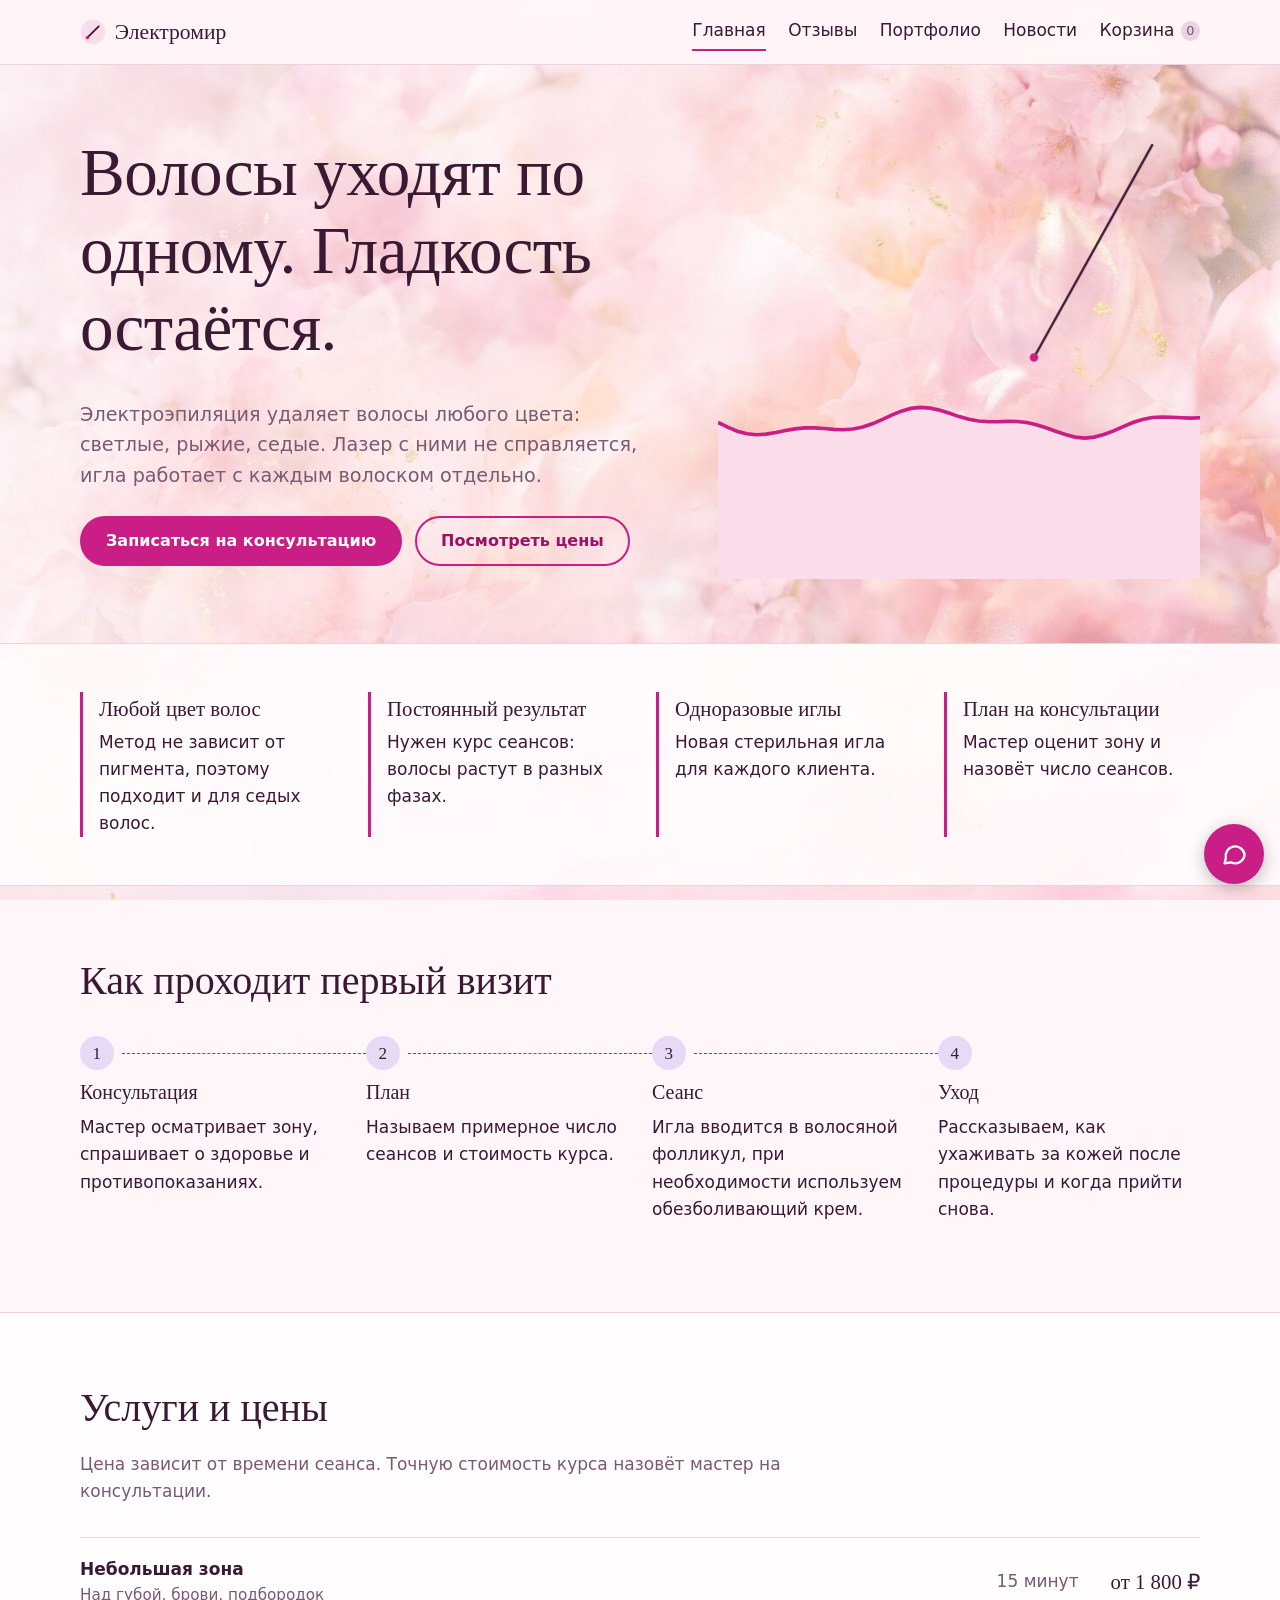
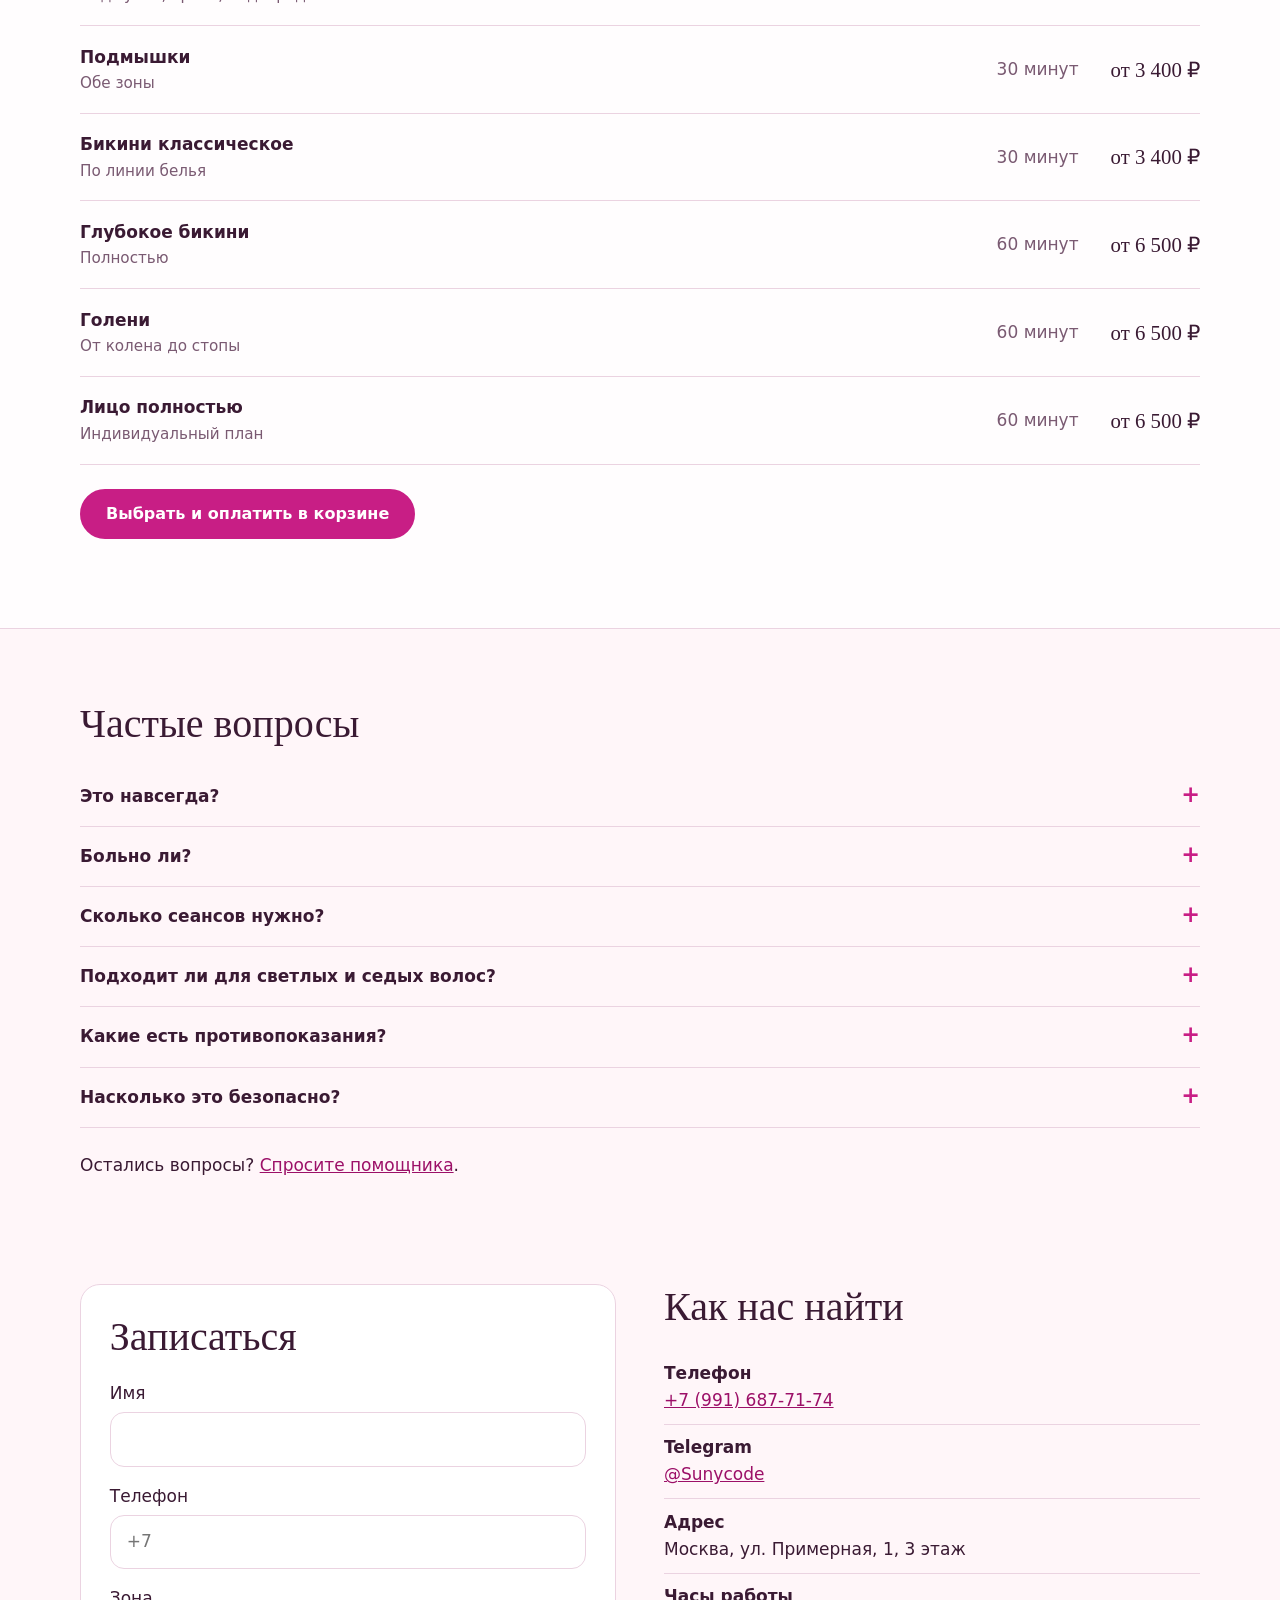
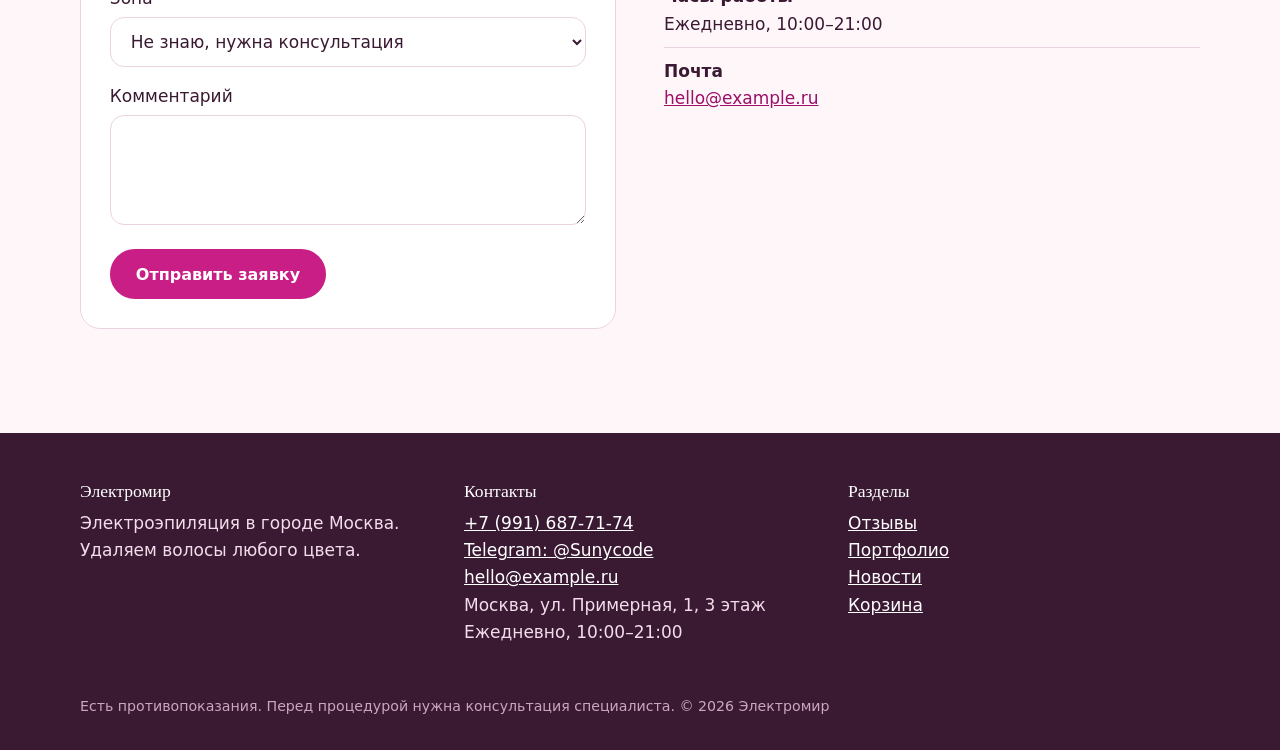
==== commit d396cbfc: "Update index.html" ====
--- a/index.html
+++ b/index.html
@@ -9,6 +9,7 @@
   <link rel="preconnect" href="https://fonts.gstatic.com" crossorigin>
   <link href="https://fonts.googleapis.com/css2?family=Onest:wght@400;500;600&family=Prata&display=swap" rel="stylesheet">
   <link rel="stylesheet" href="css/style.css?v=3">
+  <link rel="stylesheet" href="css/backgrounds.css?v=4">
 </head>
 <body data-page="home">
   <div id="site-header"></div>
--- a/css/backgrounds.css
+++ b/css/backgrounds.css
@@ -0,0 +1,35 @@
+/* ---------- Фон страницы: акварель ---------- */
+body::before{
+  content:"";
+  position:fixed;
+  top:0;left:0;right:0;bottom:0;
+  z-index:-1;
+  background:
+    linear-gradient(rgba(255,246,249,.5),rgba(255,246,249,.5)),
+    url("../images/bg-watercolor.jpg") center/cover no-repeat;
+}
+
+/* ---------- Верх главной: цветущая сакура ---------- */
+.hero{
+  background:
+    linear-gradient(90deg,rgba(255,246,249,.82) 0%,rgba(255,246,249,.55) 45%,rgba(255,246,249,.15) 100%),
+    url("../images/hero-flowers.jpg") center/cover no-repeat;
+}
+
+/* Полупрозрачные блоки, чтобы фон просвечивал */
+.facts{background:rgba(255,255,255,.8)}
+#prices{background:rgba(255,255,255,.8) !important}
+
+/* ---------- Версия для телефона ---------- */
+@media (max-width:820px){
+  body::before{
+    background:
+      linear-gradient(rgba(255,246,249,.5),rgba(255,246,249,.5)),
+      url("../images/bg-watercolor-m.jpg") center/cover no-repeat;
+  }
+  .hero{
+    background:
+      linear-gradient(rgba(255,246,249,.7),rgba(255,246,249,.7)),
+      url("../images/hero-flowers-m.jpg") center/cover no-repeat;
+  }
+}
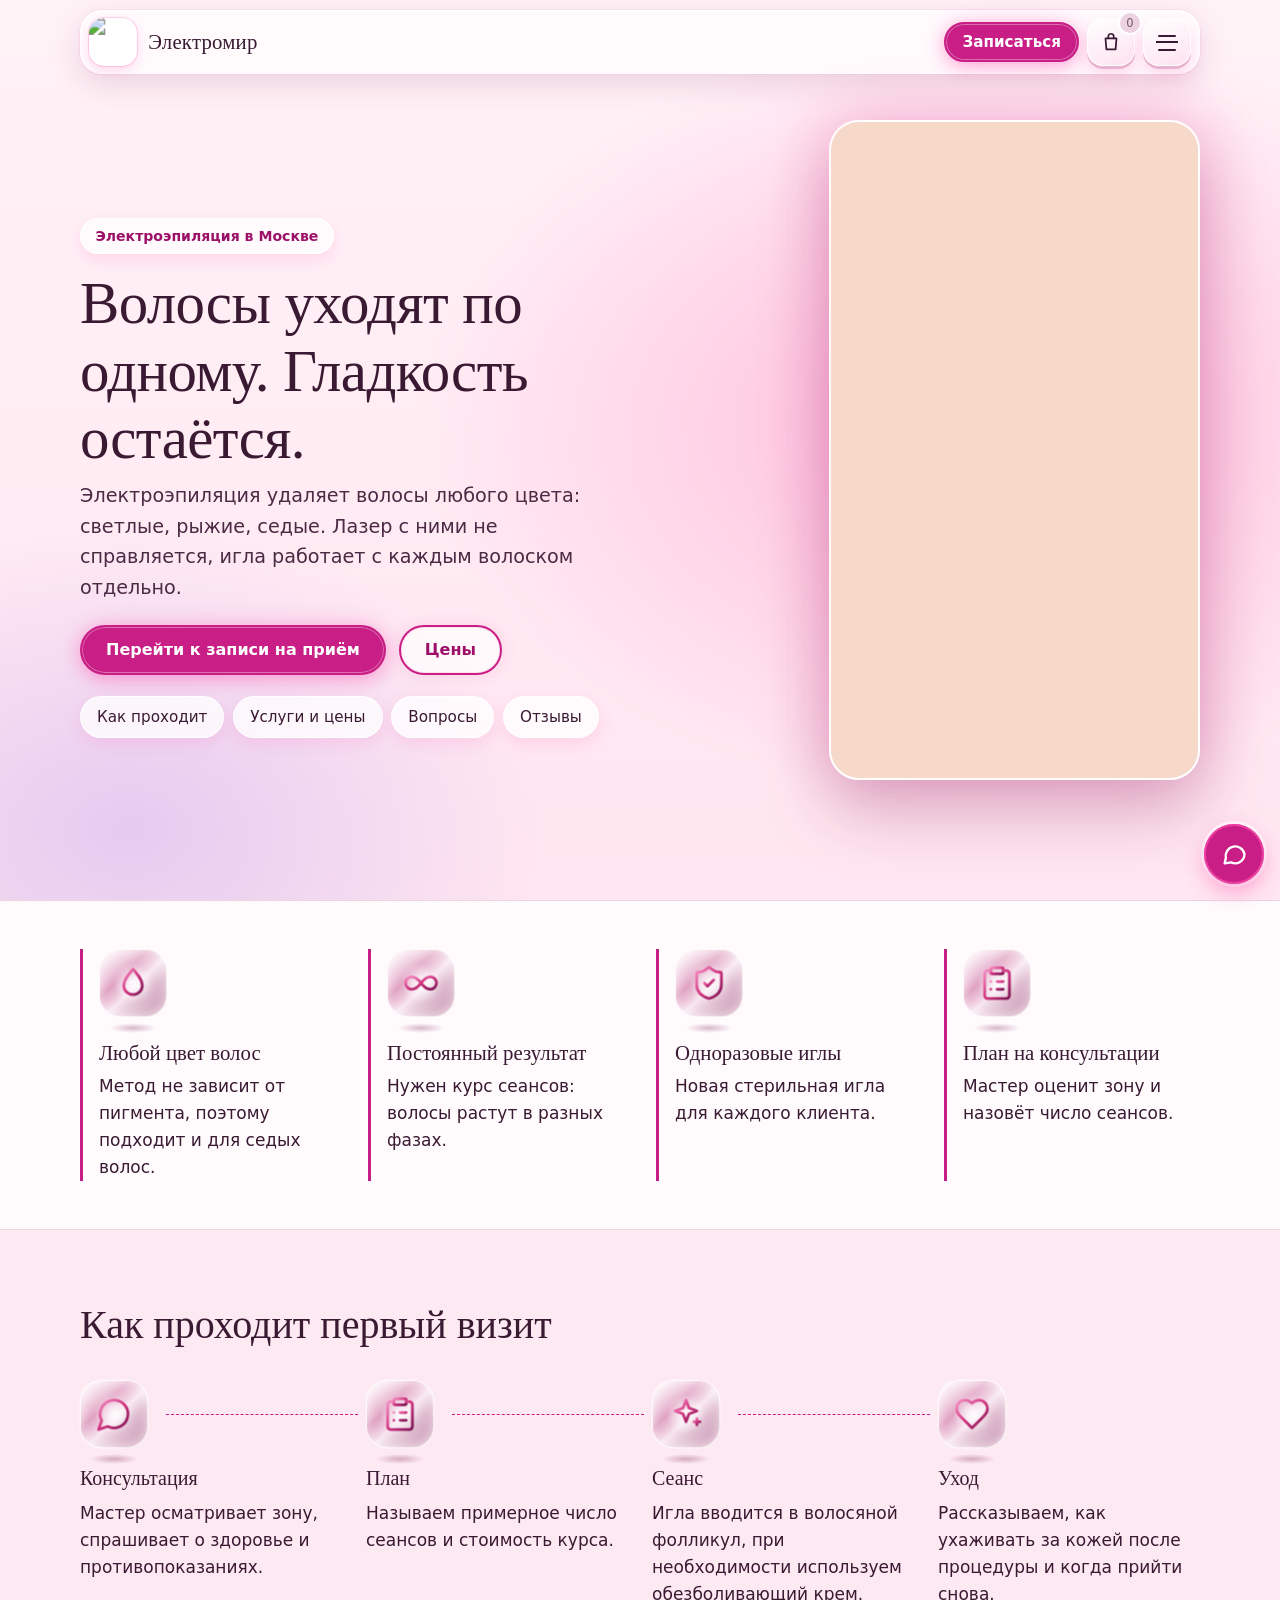
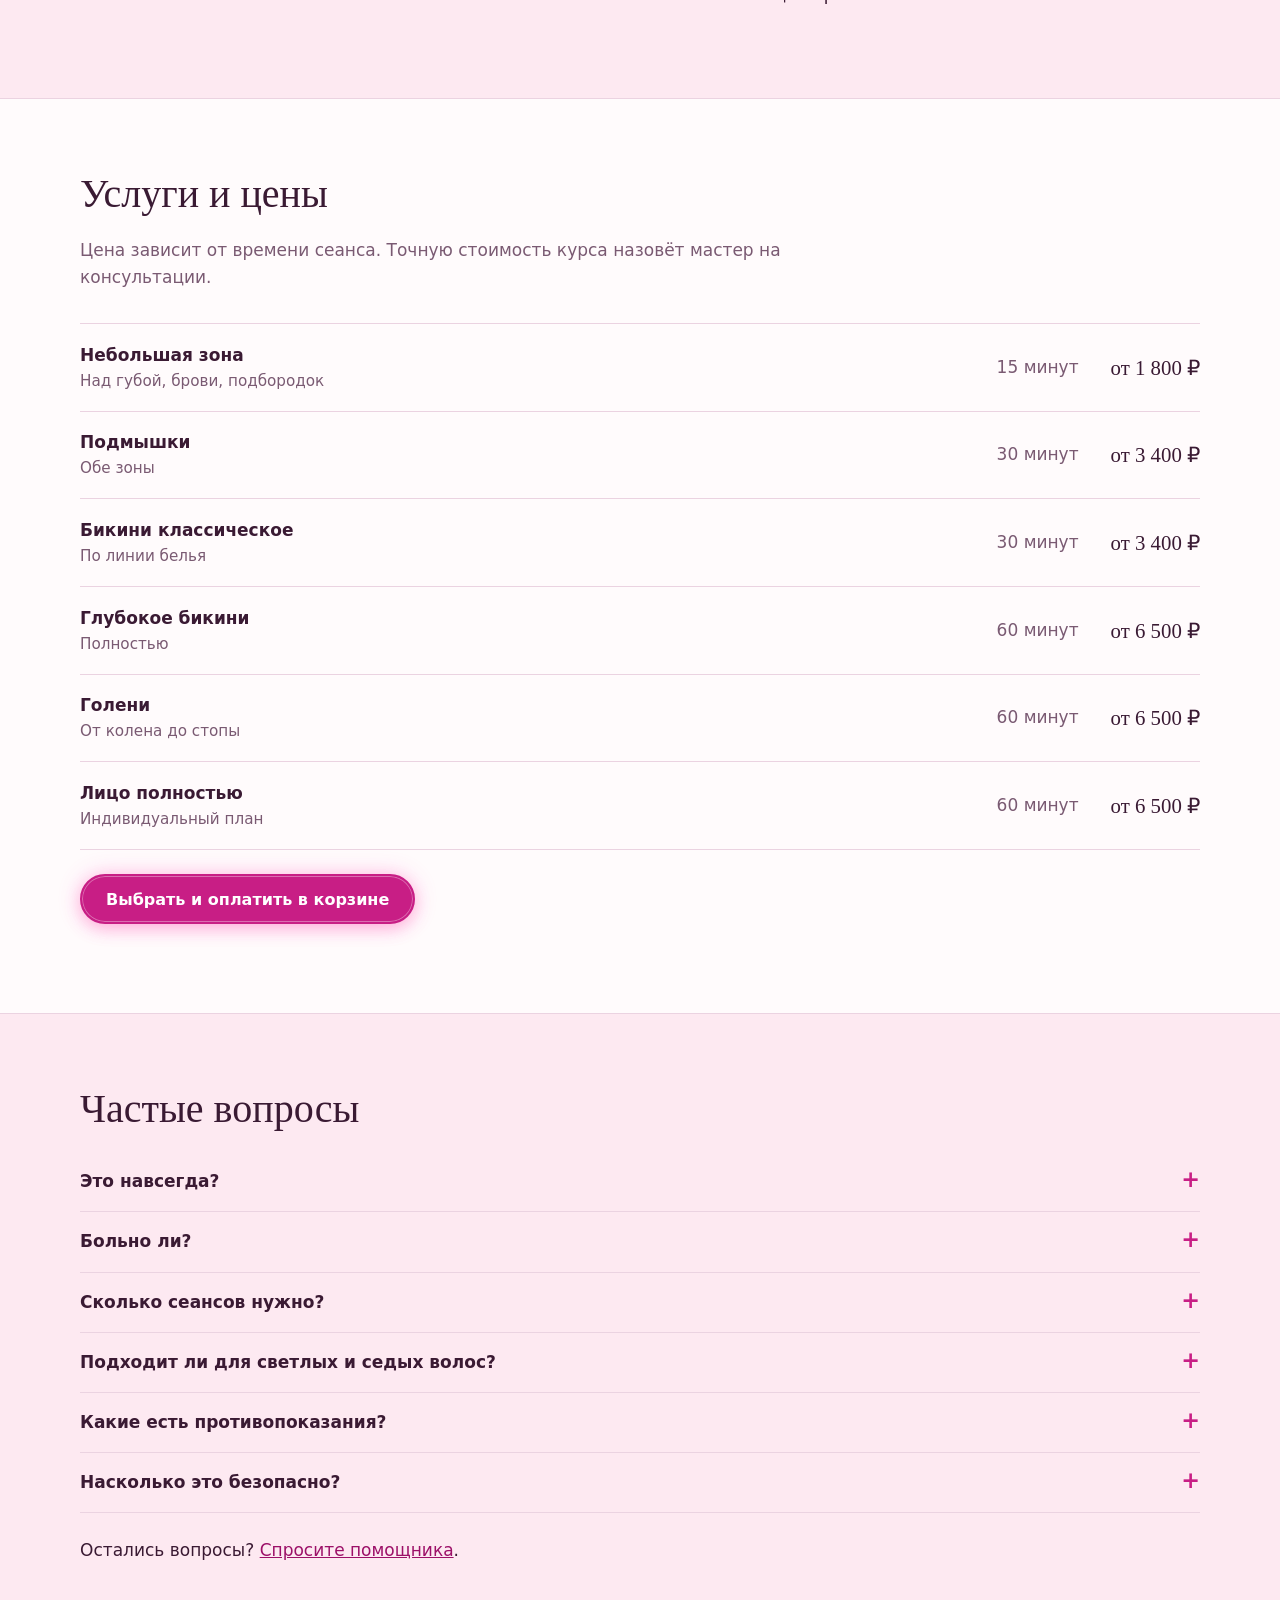
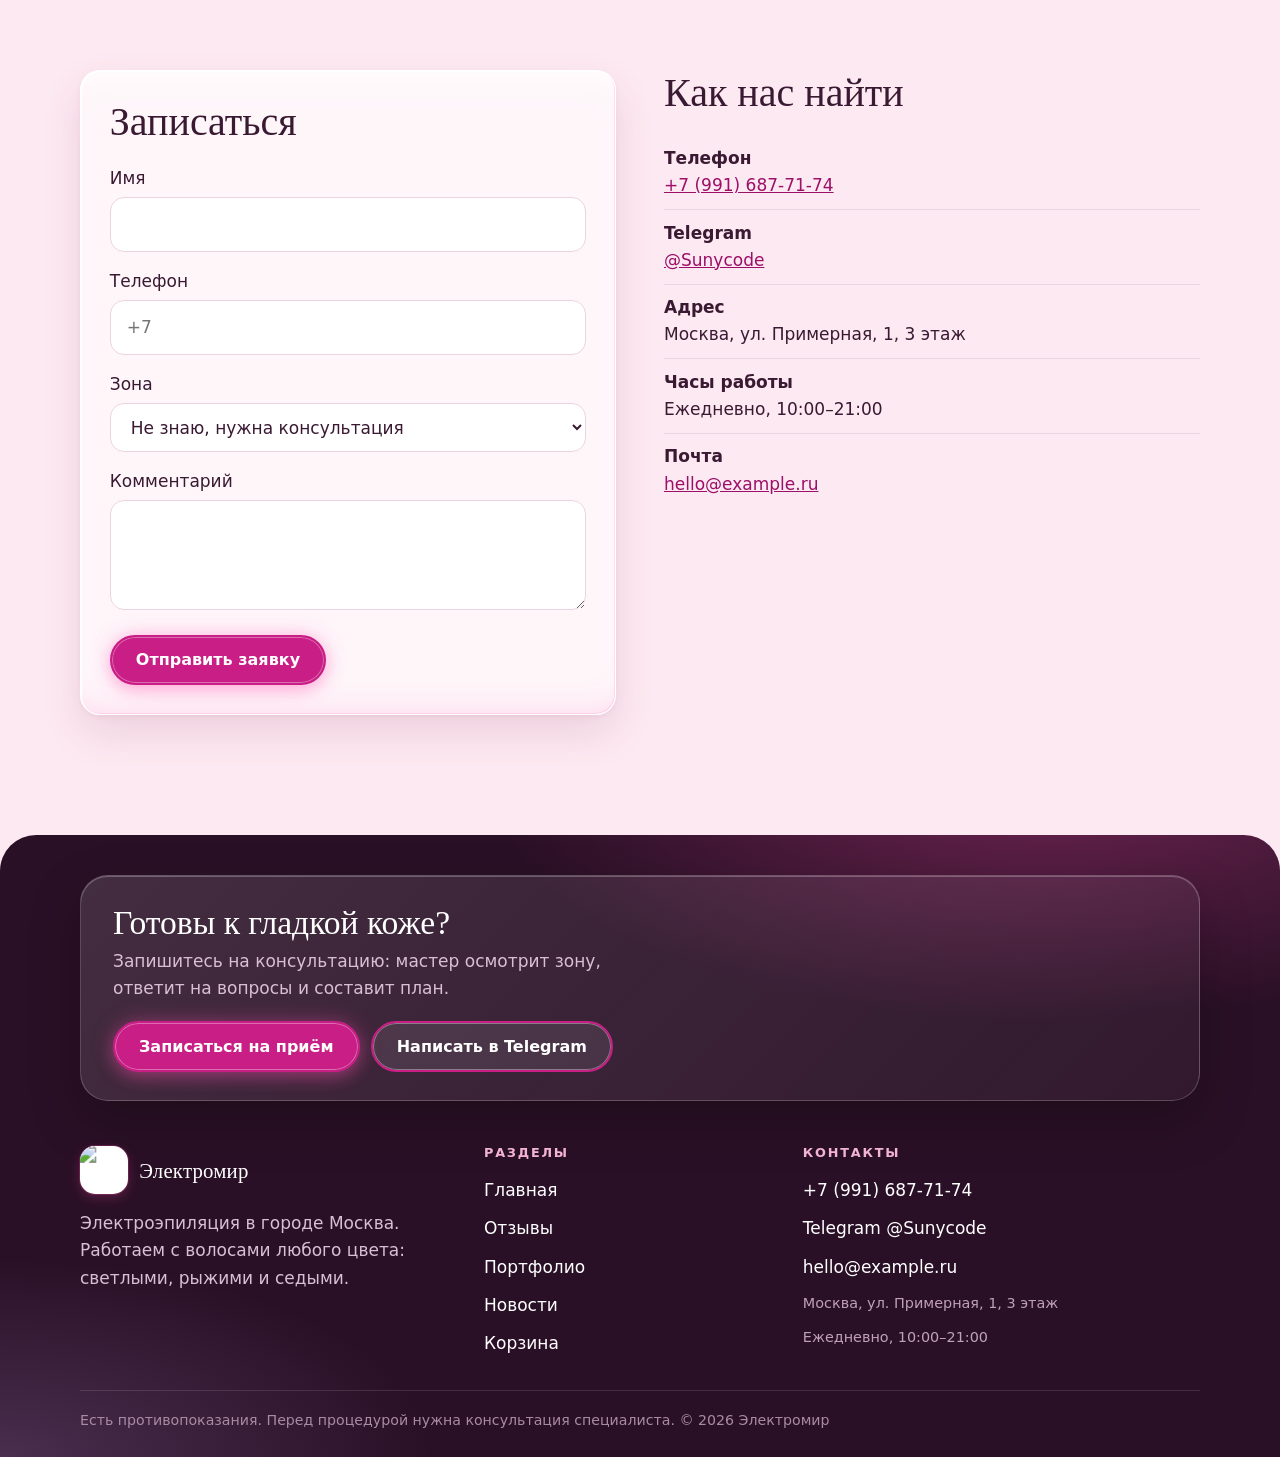
==== commit 0bd26919: "Update index.html" ====
--- a/index.html
+++ b/index.html
@@ -9,23 +9,34 @@
   <link rel="preconnect" href="https://fonts.gstatic.com" crossorigin>
   <link href="https://fonts.googleapis.com/css2?family=Onest:wght@400;500;600&family=Prata&display=swap" rel="stylesheet">
   <link rel="stylesheet" href="css/style.css?v=3">
-  <link rel="stylesheet" href="css/backgrounds.css?v=4">
+  <link rel="stylesheet" href="css/backgrounds.css?v=9">
 </head>
 <body data-page="home">
   <div id="site-header"></div>
 
   <main>
-    <section class="hero">
-      <div class="wrap">
-        <div>
+    <section class="hero hero-video" id="top">
+      <!-- Видео лежит в папке images. Если файл называется иначе — поменяйте имя в src. -->
+      <div class="hero-frame">
+        <video id="heroVideo" class="hero-vid" src="images/72497653_1793877079387973.mp4" muted loop playsinline autoplay preload="auto" disablepictureinpicture disableremoteplayback aria-hidden="true" tabindex="-1"></video>
+        <div class="hero-scrim"></div>
+      </div>
+      <div class="hero-content">
+        <div class="hero-copy">
+          <p class="eyebrow">Электроэпиляция в Москве</p>
           <h1>Волосы уходят по одному. Гладкость остаётся.</h1>
           <p class="lead">Электроэпиляция удаляет волосы любого цвета: светлые, рыжие, седые. Лазер с ними не справляется, игла работает с каждым волоском отдельно.</p>
           <div class="hero-actions">
-            <a class="btn" href="#book">Записаться на консультацию</a>
-            <a class="btn ghost" href="#prices">Посмотреть цены</a>
+            <a class="btn" href="#book">Перейти к записи на приём</a>
+            <a class="btn ghost" href="#prices">Цены</a>
           </div>
+          <ul class="hero-chips" aria-label="Быстрые разделы">
+            <li><a href="#how">Как проходит</a></li>
+            <li><a href="#prices">Услуги и цены</a></li>
+            <li><a href="#faq">Вопросы</a></li>
+            <li><a href="reviews.html">Отзывы</a></li>
+          </ul>
         </div>
-        <svg id="skin" class="skin" viewBox="0 0 400 380" role="img" aria-label="Рисунок: волоски на коже исчезают один за другим"></svg>
       </div>
     </section>
 
--- a/css/backgrounds.css
+++ b/css/backgrounds.css
@@ -1,35 +1,416 @@
-/* ---------- Фон страницы: акварель ---------- */
+/* =====================================================================
+   Электромир — единый слой оформления.
+   Подключается напрямую в <head> каждой страницы (без мигания при загрузке).
+   Картинки лежат в папке images под своими исходными именами.
+   ===================================================================== */
+
+/* Плавный переход между страницами (Chrome, Edge, Safari 18+) без мигания */
+@view-transition{navigation:auto}
+::view-transition-old(root),::view-transition-new(root){animation-duration:.32s}
+::view-transition-group(site-header){animation-duration:0s}
+
+:root{
+  --neon:255,79,175;
+  --spring:cubic-bezier(.34,1.56,.64,1);
+  --ease:cubic-bezier(.16,1,.3,1);
+}
+@supports (transition-timing-function:linear(0,1)){
+  :root{--spring:linear(0,0.074,0.251,0.47,0.685,0.869,1.006,1.094,1.138,1.147,1.133,1.105,1.073,1.041,1.015,0.996,0.985,0.979,0.978,0.981,0.985,0.99,0.995,0.998,1.001,1.002,1.003,1.003,1.003,1.002,1.001,1.001,1,1,1,1,1)}
+}
+@property --angle{syntax:"<angle>";initial-value:0deg;inherits:false}
+
+/* ---------- Фон страницы ---------- */
+html{background:#fde9f1}
+body{background:transparent;padding-top:88px}
+body[data-page="home"]{padding-top:0}
+[id]{scroll-margin-top:96px}
 body::before{
-  content:"";
-  position:fixed;
-  top:0;left:0;right:0;bottom:0;
-  z-index:-1;
+  content:"";position:fixed;top:0;left:0;width:100%;height:100vh;height:100lvh;z-index:-1;
   background:
     linear-gradient(rgba(255,246,249,.5),rgba(255,246,249,.5)),
-    url("../images/bg-watercolor.jpg") center/cover no-repeat;
-}
-
-/* ---------- Верх главной: цветущая сакура ---------- */
-.hero{
-  background:
-    linear-gradient(90deg,rgba(255,246,249,.82) 0%,rgba(255,246,249,.55) 45%,rgba(255,246,249,.15) 100%),
-    url("../images/hero-flowers.jpg") center/cover no-repeat;
-}
-
-/* Полупрозрачные блоки, чтобы фон просвечивал */
+    url("../images/1000035634.jpg") center/cover no-repeat;
+}
 .facts{background:rgba(255,255,255,.8)}
 #prices{background:rgba(255,255,255,.8) !important}
 
-/* ---------- Версия для телефона ---------- */
+/* =====================================================================
+   ШАПКА: плавающая стеклянная панель
+   ===================================================================== */
+.site-header{
+  position:fixed;top:10px;left:0;right:0;z-index:60;
+  background:none;border:0;backdrop-filter:none;-webkit-backdrop-filter:none;
+  pointer-events:none;view-transition-name:site-header;
+}
+.site-header .bar-wrap{position:relative;width:min(1120px,calc(100% - 20px));margin:0 auto}
+.site-header .bar{
+  pointer-events:auto;display:flex;align-items:center;justify-content:space-between;gap:10px;
+  height:64px;padding:0 8px;border-radius:22px;
+  background:rgba(255,255,255,.92);border:1px solid rgba(255,255,255,.95);
+  box-shadow:0 1px 0 #fff inset,0 10px 30px rgba(120,30,80,.14),0 0 0 1px rgba(var(--neon),.08);
+}
+@media (min-width:821px){
+  .site-header .bar{background:rgba(255,255,255,.7);backdrop-filter:blur(16px) saturate(1.5);-webkit-backdrop-filter:blur(16px) saturate(1.5)}
+}
+.brand{display:flex;align-items:center;gap:.7rem;text-decoration:none;color:var(--ink);min-width:0}
+.brand-badge{
+  position:relative;flex:0 0 auto;width:48px;height:48px;border-radius:15px;overflow:hidden;background:#fff;
+  box-shadow:0 0 0 1px rgba(var(--neon),.22),0 4px 12px rgba(var(--neon),.22);
+}
+.brand-badge img{position:absolute;top:0;left:0;width:100%;height:100%;object-fit:cover;transform:scale(1.28);transform-origin:50% 46%}
+.brand-name{font-family:var(--font-head);font-size:1.3rem;letter-spacing:.2px;white-space:nowrap}
+.bar-actions{display:flex;align-items:center;gap:8px}
+.bar-cta{display:none}
+@media (min-width:640px){.bar-cta{display:inline-flex}}
+.bar-cart{
+  position:relative;width:48px;height:48px;border-radius:16px;display:grid;place-items:center;color:var(--ink);
+  background:linear-gradient(160deg,#fff,#fde3f0);border:1px solid rgba(255,255,255,.85);
+  box-shadow:0 3px 0 #e7b3cf,0 8px 16px rgba(var(--neon),.22);text-decoration:none;
+  transition:transform .3s var(--spring);
+}
+.bar-cart:active{transform:translateY(2px) scale(.95)}
+.bar-cart svg{width:22px;height:22px}
+.bar-cart .cart-count{position:absolute;top:-6px;right:-6px;min-width:20px;height:20px;font-size:.72rem;box-shadow:0 0 0 2px #fff}
+
+/* Бургер: три линии превращаются в крестик (на всех экранах) */
+.site-header .burger{
+  display:block;position:relative;width:48px;height:48px;padding:0;font-size:0;line-height:0;color:transparent;
+  border-radius:16px;border:1px solid rgba(255,255,255,.85);cursor:pointer;
+  background:linear-gradient(var(--ink),var(--ink)) center/22px 2px no-repeat,linear-gradient(160deg,#fff,#fde3f0);
+  box-shadow:0 3px 0 #e7b3cf,0 8px 16px rgba(var(--neon),.22);
+  transition:transform .3s var(--spring),background-size .25s ease;
+}
+.site-header .burger::before,.site-header .burger::after{
+  content:"";position:absolute;left:14px;right:14px;height:2px;border-radius:2px;background:var(--ink);
+  transition:transform .45s var(--spring),top .3s ease;
+}
+.site-header .burger::before{top:16px}
+.site-header .burger::after{top:30px}
+.site-header .burger:active{transform:translateY(2px) scale(.95)}
+.site-header .burger[aria-expanded="true"]{background-size:0 2px,100% 100%}
+.site-header .burger[aria-expanded="true"]::before{top:23px;transform:rotate(45deg)}
+.site-header .burger[aria-expanded="true"]::after{top:23px;transform:rotate(-45deg)}
+
+/* Выпадающее меню: объёмные блоки раскладываются каскадом (и на телефоне, и на ПК) */
+.site-header .nav{
+  position:absolute;top:calc(100% + 10px);right:0;left:auto;width:min(380px,100%);
+  display:flex;flex-direction:column;align-items:stretch;gap:.7rem;padding:0;
+  background:none;border:0;
+  perspective:900px;perspective-origin:50% 0;
+  visibility:hidden;pointer-events:none;opacity:0;
+  transition:opacity .3s ease,visibility 0s linear .45s;
+}
+.site-header .nav.open{visibility:visible;pointer-events:auto;opacity:1;transition:opacity .25s ease,visibility 0s}
+.site-header .nav a{
+  display:flex;align-items:center;justify-content:space-between;position:relative;
+  padding:1rem 1.3rem;border:1px solid rgba(255,255,255,.95);border-bottom:1px solid rgba(255,255,255,.95);border-radius:18px;
+  font-weight:600;font-size:1.05rem;color:var(--ink);text-decoration:none;
+  background:linear-gradient(160deg,#fff 0%,#fde6f1 100%);
+  box-shadow:0 1px 0 #fff inset,0 5px 0 #e3a9c8,0 12px 24px rgba(var(--neon),.2);
+  transform-origin:50% 0;transform:rotateX(-100deg) translateY(-16px);opacity:0;
+  transition:transform .3s ease,opacity .25s ease,box-shadow .25s ease;
+  backface-visibility:hidden;
+}
+.site-header .nav a:hover{border-bottom-color:rgba(255,255,255,.95)}
+.site-header .nav a:nth-child(1){--i:0}.site-header .nav a:nth-child(2){--i:1}
+.site-header .nav a:nth-child(3){--i:2}.site-header .nav a:nth-child(4){--i:3}
+.site-header .nav.open a{transform:none;opacity:1;animation:navDrop .95s var(--spring) backwards;animation-delay:calc(var(--i) * 85ms)}
+@keyframes navDrop{
+  from{transform:rotateX(-100deg) translateY(-16px);opacity:0}
+  25%{opacity:1}
+  to{transform:rotateX(0) translateY(0);opacity:1}
+}
+.site-header .nav.open a:active{transform:translateY(4px);box-shadow:0 1px 0 #fff inset,0 1px 0 #e3a9c8,0 4px 10px rgba(var(--neon),.2);transition-duration:.1s}
+.site-header .nav a[aria-current="page"]{
+  color:#fff;border-color:transparent;
+  background:linear-gradient(160deg,#ff62b4 0%,#c81e85 100%);
+  box-shadow:0 1px 0 rgba(255,255,255,.4) inset,0 5px 0 #8f1a5f,0 12px 26px rgba(var(--neon),.45);
+}
+
+/* =====================================================================
+   ПЕРВЫЙ ЭКРАН: видео
+   ===================================================================== */
+.hero.hero-video{
+  position:relative;min-height:92vh;min-height:92svh;display:flex;align-items:flex-end;
+  padding:110px 0 40px;overflow:hidden;
+  background:linear-gradient(180deg,#fde8dc 0%,#ffe3ef 100%);
+}
+.hero-video .hero-frame{position:absolute;top:0;left:0;right:0;bottom:0;z-index:0;overflow:hidden}
+.hero-video .hero-vid{position:absolute;top:0;left:0;width:100%;height:100%;object-fit:cover;object-position:50% 38%;background:#f6d9c8}
+.hero-video .hero-scrim{
+  position:absolute;top:0;left:0;right:0;bottom:0;pointer-events:none;
+  background:linear-gradient(0deg,rgba(255,246,249,.97) 0%,rgba(255,246,249,.9) 26%,rgba(255,246,249,.45) 44%,rgba(255,246,249,0) 62%);
+}
+.hero-video .hero-content{position:relative;z-index:2;width:min(1120px,100% - 2.5rem);margin-inline:auto}
+.hero-video .eyebrow{
+  display:inline-block;margin:0 0 1rem;padding:.35rem .9rem;border-radius:99px;font-size:.88rem;font-weight:600;color:var(--fuchsia-dark);
+  background:rgba(255,255,255,.75);border:1px solid rgba(255,255,255,.95);box-shadow:0 6px 16px rgba(var(--neon),.15);
+}
+.hero-video h1{font-size:clamp(2.2rem,8.2vw,3.2rem);margin-bottom:.5rem;color:var(--ink)}
+.hero-video p.lead{font-size:1.08rem;color:#4b2a44;max-width:34rem}
+.hero-video .hero-actions{margin-top:1.3rem}
+.hero-video .btn.ghost{background:rgba(255,255,255,.7)}
+.hero-video .hero-chips{display:flex;flex-wrap:wrap;gap:.55rem;margin:1.3rem 0 0;padding:0;list-style:none}
+.hero-video .hero-chips a{
+  display:inline-flex;align-items:center;padding:.5rem 1rem;border-radius:99px;font-weight:500;font-size:.95rem;color:var(--ink);text-decoration:none;
+  background:rgba(255,255,255,.78);border:1px solid rgba(255,255,255,.95);box-shadow:0 6px 16px rgba(var(--neon),.14);
+  transition:transform .3s var(--spring),box-shadow .3s ease;
+}
+.hero-video .hero-chips a:active{transform:scale(.95)}
+
+@media (max-width:899px){
+  .hero-video .lead,.hero-video .hero-chips{display:none}
+  .hero-video h1{font-size:clamp(2rem,8vw,2.6rem)}
+  .hero.hero-video{min-height:88vh;min-height:88svh}
+}
+
+@media (prefers-reduced-motion:no-preference){
+  .hero-video .hero-copy>*{animation:heroIn 1.1s var(--ease) both}
+  .hero-video .hero-copy>*:nth-child(2){animation-delay:.08s}
+  .hero-video .hero-copy>*:nth-child(3){animation-delay:.16s}
+  .hero-video .hero-copy>*:nth-child(4){animation-delay:.24s}
+  .hero-video .hero-copy>*:nth-child(5){animation-delay:.32s}
+  @keyframes heroIn{from{opacity:0;transform:translateY(26px)}to{opacity:1;transform:none}}
+}
+
+@media (min-width:900px){
+  .hero.hero-video{
+    align-items:center;min-height:100vh;min-height:100svh;padding:120px 0 64px;
+    background:
+      radial-gradient(900px 620px at 76% 46%,rgba(255,140,195,.5),transparent 62%),
+      radial-gradient(700px 500px at 10% 92%,rgba(199,168,240,.45),transparent 60%),
+      linear-gradient(180deg,#fff2f7,#ffe6f0);
+  }
+  .hero-video .hero-frame{
+    top:0;bottom:0;margin-block:auto;left:auto;
+    right:max(1.25rem,calc((100% - 1120px) / 2));
+    height:min(74vh,660px);aspect-ratio:9/16;border-radius:30px;
+    box-shadow:0 0 0 1px rgba(255,255,255,.9) inset,0 30px 70px rgba(120,30,80,.28),0 0 60px rgba(var(--neon),.3);
+    border:2px solid rgba(255,255,255,.9);
+  }
+  .hero-video .hero-scrim{display:none}
+  .hero-video h1{font-size:clamp(2.6rem,4.6vw,4.2rem)}
+  .hero-video .hero-copy{max-width:540px}
+  .hero-video p.lead{font-size:1.2rem}
+}
+
+/* =====================================================================
+   КНОПКИ: неон, блик при наведении, тактильное нажатие
+   ===================================================================== */
+.btn{
+  position:relative;overflow:hidden;
+  box-shadow:0 0 0 1px rgba(255,255,255,.35) inset,0 6px 16px rgba(var(--neon),.28),0 0 22px rgba(var(--neon),.3);
+  transition:transform .35s var(--spring),box-shadow .3s ease,background .2s ease,border-color .2s ease,color .2s ease;
+}
+.btn.ghost{box-shadow:0 0 0 1px rgba(var(--neon),.14) inset,0 0 16px rgba(var(--neon),.16);--runner:200,30,133}
+.btn:not(.ghost){--runner:255,255,255}
+.btn[disabled]{box-shadow:none}
+.btn::after{
+  content:"";position:absolute;top:0;left:0;right:0;bottom:0;pointer-events:none;
+  background:linear-gradient(110deg,transparent 30%,rgba(255,255,255,.5) 50%,transparent 70%);transform:translateX(-120%);
+}
+.btn[disabled]::after{display:none}
+.btn::before{
+  content:"";position:absolute;top:0;left:0;right:0;bottom:0;border-radius:inherit;padding:2px;pointer-events:none;
+  background:conic-gradient(from var(--angle),transparent 0 62%,rgba(var(--runner,255,255,255),0) 64%,rgba(var(--runner,255,255,255),.95) 84%,transparent 100%);
+  -webkit-mask:linear-gradient(#000 0 0) content-box,linear-gradient(#000 0 0);
+  -webkit-mask-composite:xor;mask-composite:exclude;
+  opacity:0;transition:opacity .35s ease;
+}
+@media (hover:hover) and (pointer:fine){
+  .btn:not([disabled]):hover::before,.btn:not([disabled]):focus-visible::before{opacity:1;animation:runAngle 3.6s linear infinite}
+  .btn:not([disabled]):hover::after,.btn:not([disabled]):focus-visible::after{transform:translateX(120%);transition:transform .8s ease}
+  .btn:not([disabled]):hover{
+    transform:translateY(-2px) scale(1.025);
+    box-shadow:0 0 0 1px rgba(255,255,255,.5) inset,0 10px 26px rgba(var(--neon),.4),0 0 38px rgba(var(--neon),.5);
+  }
+  .btn.ghost:not([disabled]):hover{box-shadow:0 0 0 1px rgba(var(--neon),.3) inset,0 8px 22px rgba(var(--neon),.25),0 0 30px rgba(var(--neon),.3)}
+}
+@keyframes runAngle{to{--angle:360deg}}
+.btn:not([disabled]):active{
+  transform:translateY(1px) scale(.97);
+  box-shadow:inset 0 3px 9px rgba(0,0,0,.22),0 0 14px rgba(var(--neon),.3);
+  transition-duration:.12s;
+}
+.ripple{
+  position:absolute;border-radius:50%;pointer-events:none;
+  background:radial-gradient(circle,rgba(255,255,255,.7) 0,rgba(255,255,255,0) 68%);
+  transform:scale(0);animation:ripple .7s ease-out forwards;
+}
+@keyframes ripple{to{transform:scale(1);opacity:0}}
+
+/* =====================================================================
+   ОБЪЁМНЫЕ ИКОНКИ (стекло и металл)
+   ===================================================================== */
+.gem{position:relative;display:block;width:68px;height:68px;margin:0 0 1rem}
+.gem::after{
+  content:"";position:absolute;left:14%;right:14%;bottom:-16px;height:10px;border-radius:50%;
+  background:radial-gradient(ellipse,rgba(120,30,80,.3),transparent 70%);
+}
+.gem-float{position:absolute;top:0;left:0;right:0;bottom:0;perspective:560px}
+.gem-3d{position:absolute;top:0;left:0;right:0;bottom:0;transform-style:preserve-3d;will-change:transform}
+.gem-3d>i{position:absolute;top:0;left:0;right:0;bottom:0;border-radius:21px;overflow:hidden}
+.gem-back{
+  transform:translateZ(-8px);
+  background:linear-gradient(135deg,#fbe1ee 0%,#d98ab3 36%,#f8e6f0 54%,#a34e7d 100%);
+}
+.gem-glass{
+  transform:translateZ(4px);
+  background:linear-gradient(150deg,rgba(255,255,255,.8) 0%,rgba(255,255,255,.2) 42%,rgba(255,255,255,.07) 62%,rgba(255,255,255,.5) 100%);
+  border:1px solid rgba(255,255,255,.9);
+  box-shadow:inset 0 0 12px rgba(255,255,255,.7);
+}
+.gem-shine{
+  position:absolute;top:-30%;left:-30%;width:160%;height:160%;
+  background:radial-gradient(circle at 50% 50%,rgba(255,255,255,.9) 0,rgba(255,255,255,0) 26%);
+  will-change:transform;
+}
+.gem-glyph{
+  position:absolute;left:50%;top:50%;width:36px;height:36px;margin:-18px 0 0 -18px;transform:translateZ(18px);
+  fill:none;stroke:url(#gemMetal);stroke-width:1.8;stroke-linecap:round;stroke-linejoin:round;overflow:visible;
+}
+.facts li .gem{margin-bottom:1.2rem}
+.steps li{padding-top:5.4rem}
+.steps li::before{display:none}
+.steps li::after{top:34px;left:86px;right:-1rem}
+.steps li .gem{position:absolute;top:0;left:0}
+@media (prefers-reduced-motion:no-preference){
+  .gem-float{animation:gemFloat var(--dur,6.5s) ease-in-out infinite;animation-delay:var(--dl,0s)}
+  @keyframes gemFloat{0%,100%{transform:translateY(0)}50%{transform:translateY(-7px)}}
+}
+
+/* =====================================================================
+   СТЕКЛЯННЫЕ ОКНА: отзывы, товары, новости, формы, корзина
+   ===================================================================== */
+.review,.product,.case,.news-item,.contact-card,.summary{
+  position:relative;overflow:hidden;
+  background:linear-gradient(145deg,rgba(255,255,255,.8),rgba(255,255,255,.46));
+  border:1px solid rgba(255,255,255,.9);
+  box-shadow:
+    inset 1px 1px 0 rgba(255,255,255,.95),
+    inset -1px -1px 0 rgba(var(--neon),.14),
+    inset 0 22px 34px -22px rgba(255,255,255,.95),
+    inset 0 -26px 34px -26px rgba(var(--neon),.2),
+    0 18px 40px rgba(120,30,80,.12),
+    0 2px 6px rgba(120,30,80,.06);
+  transition:box-shadow .35s ease,transform .6s var(--spring);
+}
+@media (min-width:821px){
+  .review,.product,.news-item{backdrop-filter:blur(10px) saturate(1.3);-webkit-backdrop-filter:blur(10px) saturate(1.3)}
+}
+.summary{position:sticky}
+
+/* Картинки внутри окон */
+.summary{
+  background:
+    linear-gradient(rgba(255,255,255,.58),rgba(255,255,255,.58)),
+    url("../images/1000035680.jpg") center/cover no-repeat;
+}
+.contact-card{
+  background:
+    linear-gradient(rgba(255,255,255,.6),rgba(255,255,255,.6)),
+    url("../images/1000035679.jpg") center/cover no-repeat;
+}
+.bot-panel{background:url("../images/1000035681.jpg") center/cover no-repeat}
+.bot-log{background:rgba(255,255,255,.4)}
+.bot-quick{background:rgba(255,255,255,.4)}
+.bot-form{background:rgba(255,255,255,.9)}
+
+/* Блик на стекле и лёгкий наклон (управляет js/effects.js) */
+.tilt{--rx:0deg;--ry:0deg}
+.tilt:not(.reveal),.fx .tilt.reveal.done{transform:perspective(1000px) rotateX(var(--rx)) rotateY(var(--ry))}
+.tilt.tilting{transition:transform .12s linear,box-shadow .35s ease !important;will-change:transform}
+.glare{
+  position:absolute;top:-50%;left:-50%;width:200%;height:200%;pointer-events:none;z-index:3;opacity:0;
+  background:radial-gradient(circle at 50% 50%,rgba(255,255,255,.55) 0,rgba(255,255,255,0) 22%);
+  transition:opacity .3s ease;
+}
+.tilting>.glare{opacity:1}
+@media (hover:hover) and (pointer:fine){
+  .review:hover,.news-item:hover,.product:hover,.case:hover,.contact-card:hover,.summary:hover{
+    box-shadow:
+      inset 1px 1px 0 rgba(255,255,255,.95),inset -1px -1px 0 rgba(var(--neon),.2),
+      inset 0 22px 34px -22px rgba(255,255,255,.95),inset 0 -26px 34px -26px rgba(var(--neon),.26),
+      0 24px 54px rgba(var(--neon),.24),0 0 30px rgba(var(--neon),.2);
+  }
+}
+
+/* =====================================================================
+   ПОЯВЛЕНИЕ БЛОКОВ ПРИ ПРОКРУТКЕ (без размытия)
+   ===================================================================== */
+.fx .reveal{
+  opacity:0;transform:translateY(30px) scale(.985);
+  transition:opacity .9s var(--ease),transform 1s var(--ease);transition-delay:var(--d,0ms);
+}
+.fx .reveal.in{opacity:1;transform:none}
+.fx .reveal.done{transition:transform .6s var(--spring),box-shadow .35s ease,opacity .35s ease;transition-delay:0ms}
+
+/* Лепестки и сердечки */
+.fx-canvas{position:fixed;top:0;left:0;width:100%;height:100%;z-index:55;pointer-events:none}
+@keyframes fxPop{0%{transform:scale(1)}40%{transform:scale(1.7)}100%{transform:scale(1)}}
+.cart-count.pop{animation:fxPop .5s ease}
+
+/* =====================================================================
+   КНОПКА ЧАТА
+   ===================================================================== */
+.bot-fab{animation:none;box-shadow:0 8px 20px rgba(var(--neon),.45),0 0 0 3px rgba(255,255,255,.85)}
+.bot-fab::before{
+  content:"";position:absolute;top:0;left:0;right:0;bottom:0;border-radius:50%;
+  border:2px solid rgba(var(--neon),.65);pointer-events:none;
+}
+@media (prefers-reduced-motion:no-preference){
+  .bot-fab::before{animation:fabRing 2.8s ease-out infinite}
+  @keyframes fabRing{0%{transform:scale(1);opacity:.8}100%{transform:scale(1.7);opacity:0}}
+}
+
+/* =====================================================================
+   ПОДВАЛ
+   ===================================================================== */
+.site-footer{
+  position:relative;margin-top:3rem;padding:0;color:#EBD7E6;overflow:hidden;
+  border-radius:36px 36px 0 0;
+  background:
+    radial-gradient(900px 380px at 82% -8%,rgba(var(--neon),.3),transparent 62%),
+    radial-gradient(700px 320px at 0% 100%,rgba(199,168,240,.2),transparent 62%),
+    #2A1026;
+}
+.site-footer .wrap{width:min(1120px,100% - 2.5rem);margin-inline:auto}
+.site-footer a{color:#fff;text-decoration:none}
+.site-footer .cta-band{
+  display:flex;flex-wrap:wrap;align-items:center;justify-content:space-between;gap:1.2rem;
+  margin-top:2.5rem;padding:1.8rem 2rem;border-radius:28px;
+  background:linear-gradient(135deg,rgba(255,255,255,.12),rgba(255,255,255,.04));
+  border:1px solid rgba(255,255,255,.2);
+  box-shadow:0 1px 0 rgba(255,255,255,.25) inset,0 20px 50px rgba(0,0,0,.25);
+}
+.site-footer .cta-band h2{font-size:clamp(1.5rem,4vw,2.1rem);color:#fff;margin:0 0 .3rem}
+.site-footer .cta-band p{margin:0;color:#d9bfd3;max-width:34rem}
+.site-footer .cta-actions{display:flex;flex-wrap:wrap;gap:.7rem}
+.site-footer .btn.ghost{color:#fff;background:rgba(255,255,255,.08);box-shadow:0 0 0 1px rgba(255,255,255,.35) inset;--runner:255,255,255}
+.site-footer .foot-main{display:grid;grid-template-columns:1.3fr 1fr 1.4fr;gap:2.2rem;padding:2.8rem 0 2rem}
+.site-footer .foot-brand{display:flex;flex-direction:column;gap:1rem;align-items:flex-start}
+.site-footer .foot-brand .brand{color:#fff}
+.site-footer .foot-brand p{margin:0;color:#d9bfd3;max-width:22rem}
+.site-footer h3{font-family:var(--font-body);font-size:.8rem;font-weight:600;letter-spacing:.14em;text-transform:uppercase;color:#f3b4d4;margin:0 0 1rem}
+.site-footer .foot-links,.site-footer .foot-contacts{list-style:none;margin:0;padding:0;display:grid;gap:.7rem}
+.site-footer .foot-links a,.site-footer .foot-contacts a{
+  background:linear-gradient(currentColor,currentColor) 0 100%/0 1px no-repeat;transition:background-size .3s ease;
+}
+.site-footer .foot-links a:hover,.site-footer .foot-contacts a:hover{background-size:100% 1px}
+.site-footer .foot-contacts span{display:block;color:#bfa0b8;font-size:.9rem}
+.site-footer .foot-bottom{padding:1.2rem 0 1.6rem;border-top:1px solid rgba(255,255,255,.12)}
+.site-footer .foot-bottom small{display:block;margin:0;color:#a98aa3;line-height:1.5}
 @media (max-width:820px){
-  body::before{
-    background:
-      linear-gradient(rgba(255,246,249,.5),rgba(255,246,249,.5)),
-      url("../images/bg-watercolor-m.jpg") center/cover no-repeat;
-  }
-  .hero{
-    background:
-      linear-gradient(rgba(255,246,249,.7),rgba(255,246,249,.7)),
-      url("../images/hero-flowers-m.jpg") center/cover no-repeat;
-  }
-}
+  .site-footer .foot-main{grid-template-columns:1fr 1fr}
+  .site-footer .foot-brand{grid-column:1 / -1}
+  .site-footer .cta-band{padding:1.4rem}
+}
+@media (max-width:480px){.site-footer .foot-main{grid-template-columns:1fr}}
+
+/* =====================================================================
+   УМЕНЬШЕННОЕ ДВИЖЕНИЕ
+   ===================================================================== */
+@media (prefers-reduced-motion:reduce){
+  .site-header .nav a,.site-header .nav.open a{animation:none;transition:none}
+  .btn::before{display:none}
+  ::view-transition-group(*),::view-transition-old(*),::view-transition-new(*){animation:none}
+}
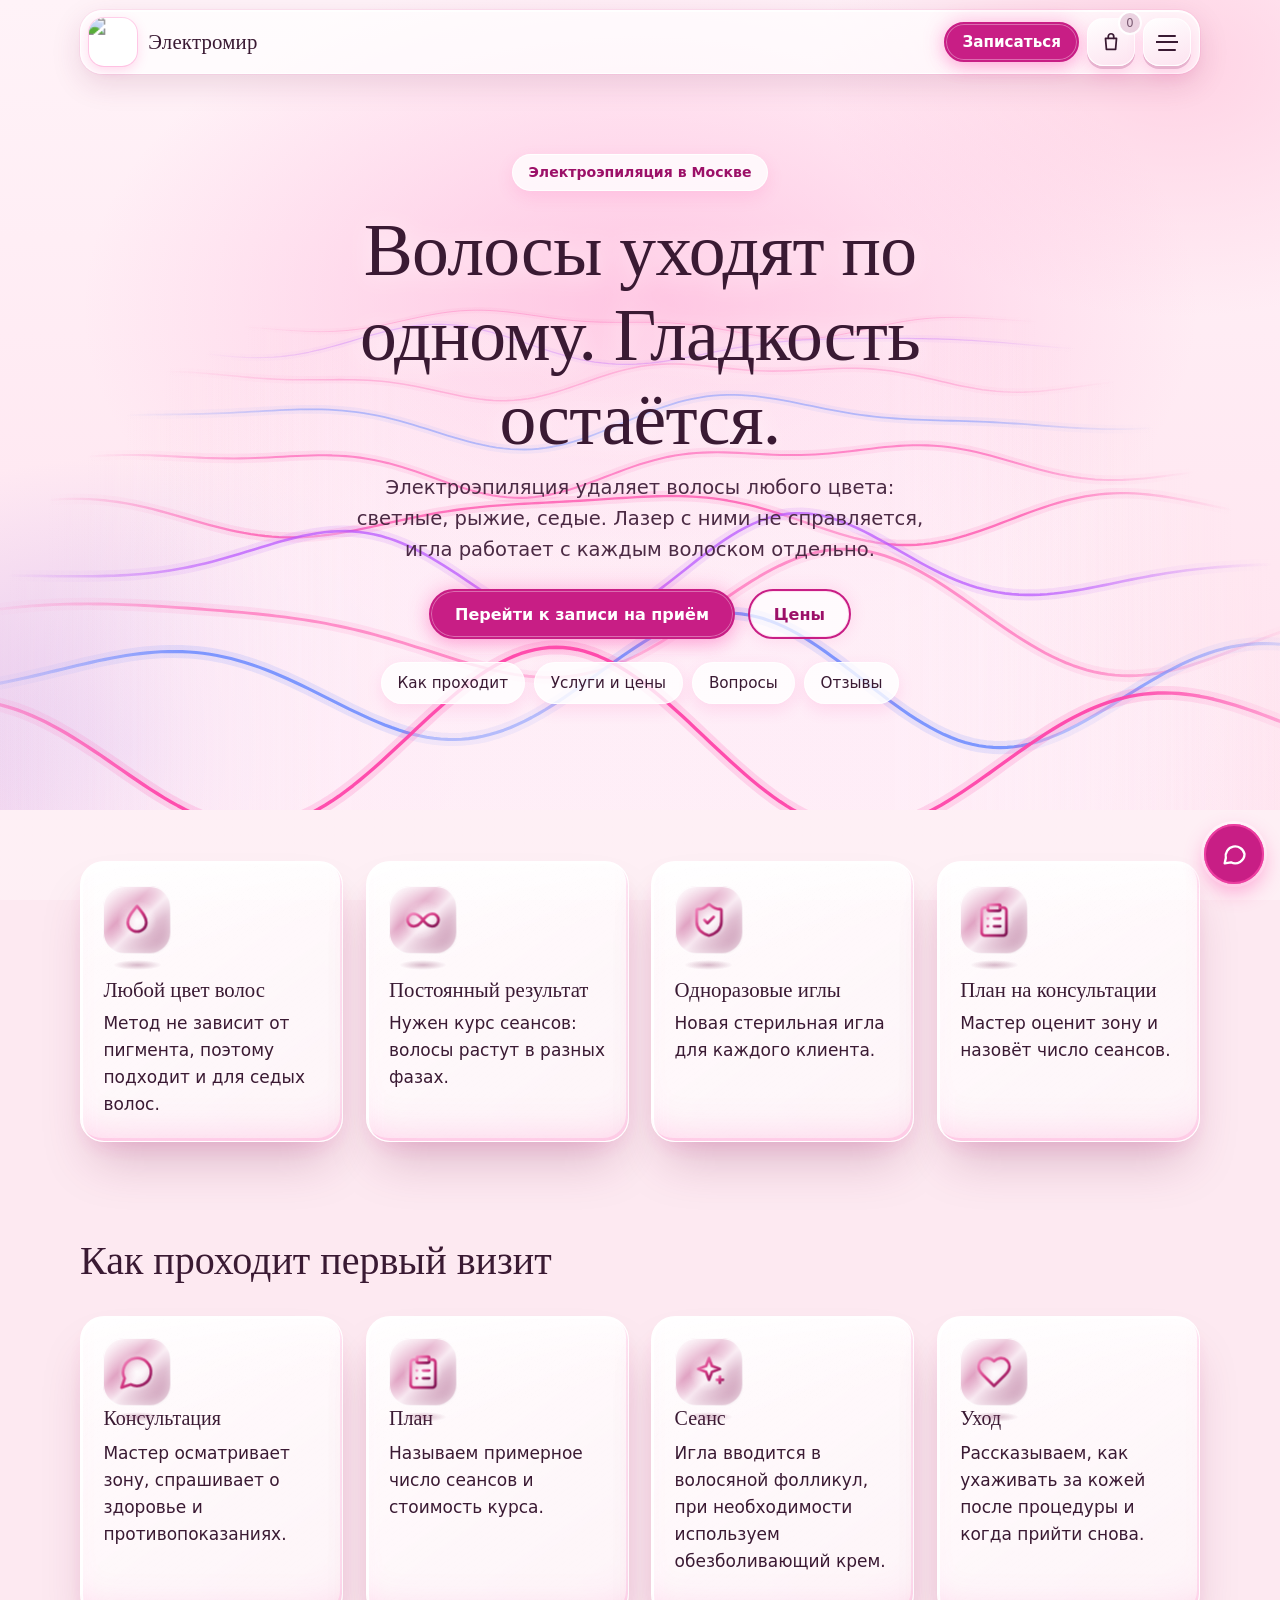
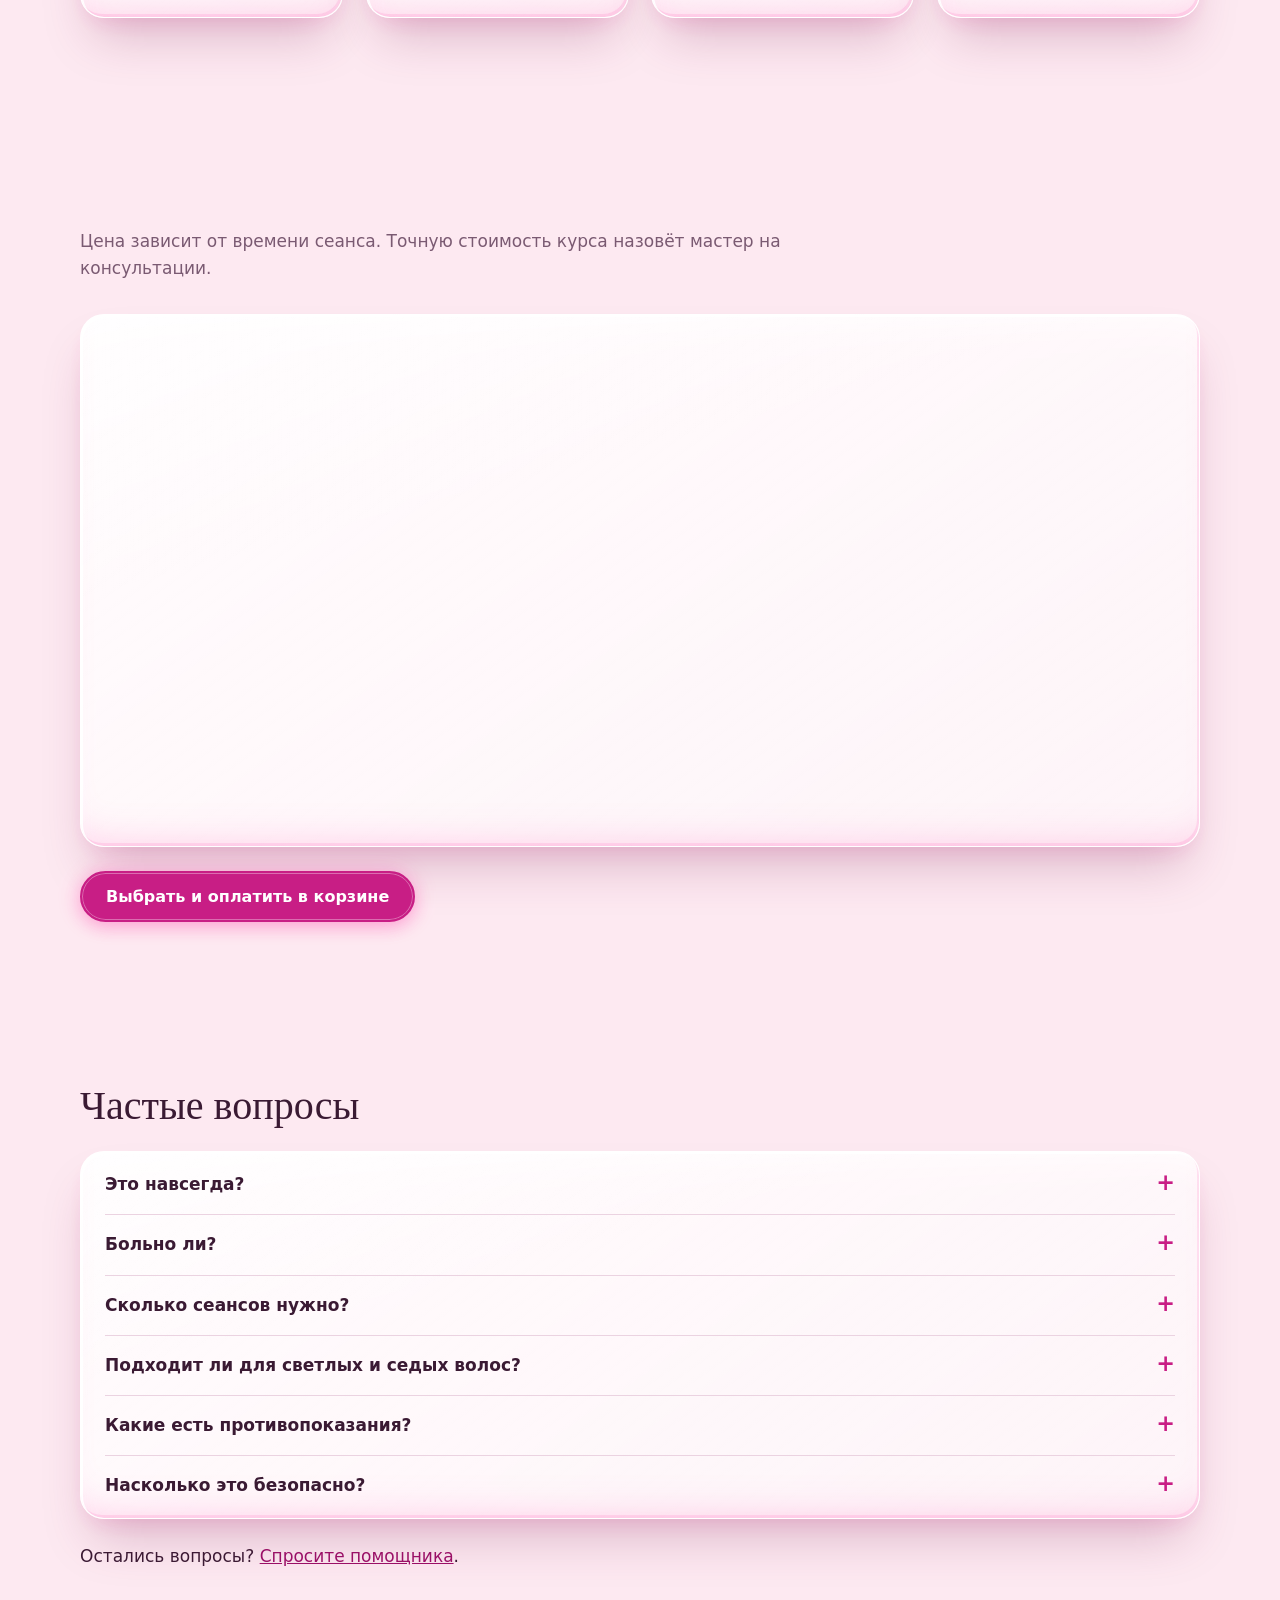
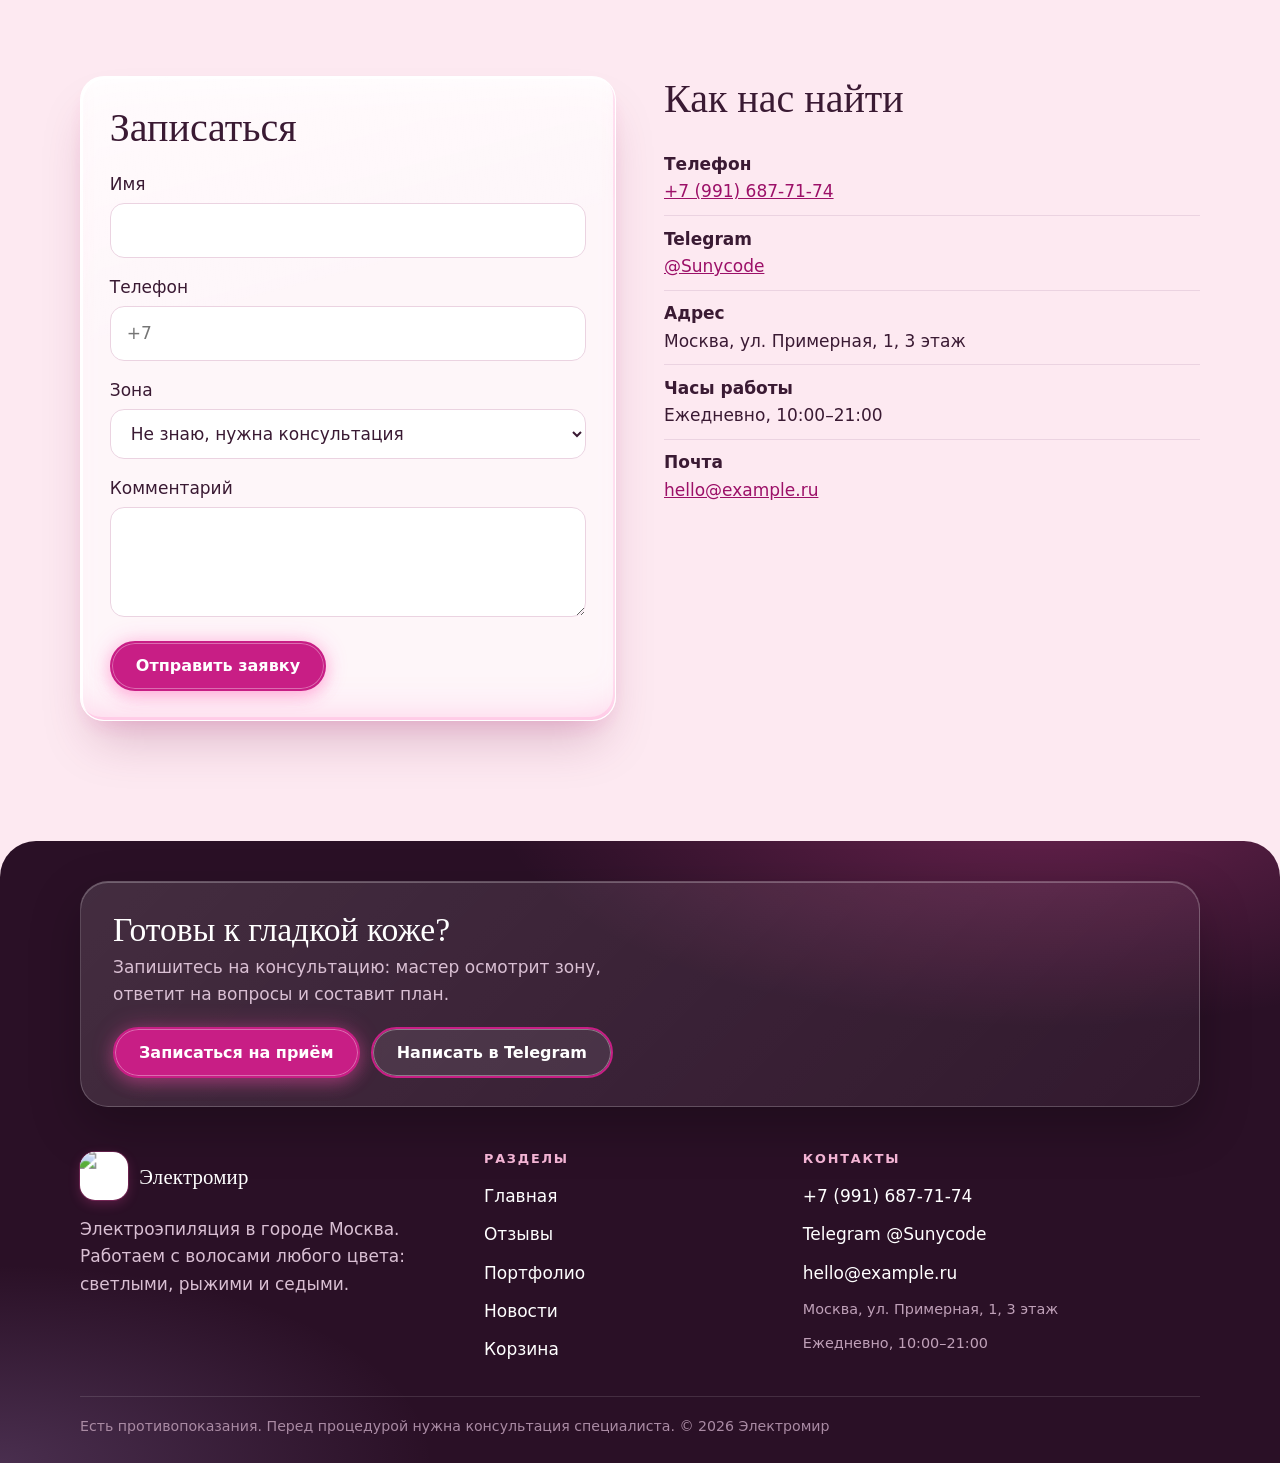
==== commit 777e1f6e: "Update index.html" ====
--- a/index.html
+++ b/index.html
@@ -9,18 +9,14 @@
   <link rel="preconnect" href="https://fonts.gstatic.com" crossorigin>
   <link href="https://fonts.googleapis.com/css2?family=Onest:wght@400;500;600&family=Prata&display=swap" rel="stylesheet">
   <link rel="stylesheet" href="css/style.css?v=3">
-  <link rel="stylesheet" href="css/backgrounds.css?v=9">
+  <link rel="stylesheet" href="css/backgrounds.css?v=10">
 </head>
 <body data-page="home">
   <div id="site-header"></div>
 
   <main>
-    <section class="hero hero-video" id="top">
-      <!-- Видео лежит в папке images. Если файл называется иначе — поменяйте имя в src. -->
-      <div class="hero-frame">
-        <video id="heroVideo" class="hero-vid" src="images/72497653_1793877079387973.mp4" muted loop playsinline autoplay preload="auto" disablepictureinpicture disableremoteplayback aria-hidden="true" tabindex="-1"></video>
-        <div class="hero-scrim"></div>
-      </div>
+    <section class="hero hero-neon" id="top">
+      <canvas id="heroWaves" class="hero-waves" aria-hidden="true"></canvas>
       <div class="hero-content">
         <div class="hero-copy">
           <p class="eyebrow">Электроэпиляция в Москве</p>
--- a/css/backgrounds.css
+++ b/css/backgrounds.css
@@ -30,8 +30,8 @@
     linear-gradient(rgba(255,246,249,.5),rgba(255,246,249,.5)),
     url("../images/1000035634.jpg") center/cover no-repeat;
 }
-.facts{background:rgba(255,255,255,.8)}
-#prices{background:rgba(255,255,255,.8) !important}
+.facts{background:transparent;border:0;padding:3.2rem 0 1.5rem}
+#prices{background:transparent !important;border:0 !important}
 
 /* =====================================================================
    ШАПКА: плавающая стеклянная панель
@@ -41,6 +41,11 @@
   background:none;border:0;backdrop-filter:none;-webkit-backdrop-filter:none;
   pointer-events:none;view-transition-name:site-header;
 }
+.site-header::before{
+  content:"";position:fixed;top:0;left:0;right:0;bottom:0;z-index:-1;pointer-events:none;
+  background:rgba(255,236,246,.86);opacity:0;transition:opacity .3s ease;
+}
+html.menu-open .site-header::before{opacity:1}
 .site-header .bar-wrap{position:relative;width:min(1120px,calc(100% - 20px));margin:0 auto}
 .site-header .bar{
   pointer-events:auto;display:flex;align-items:center;justify-content:space-between;gap:10px;
@@ -92,105 +97,126 @@
 
 /* Выпадающее меню: объёмные блоки раскладываются каскадом (и на телефоне, и на ПК) */
 .site-header .nav{
-  position:absolute;top:calc(100% + 10px);right:0;left:auto;width:min(380px,100%);
-  display:flex;flex-direction:column;align-items:stretch;gap:.7rem;padding:0;
-  background:none;border:0;
+  position:absolute;top:calc(100% + 10px);right:-8px;left:auto;width:min(408px,calc(100% + 16px));
+  display:flex;flex-direction:column;align-items:stretch;gap:.7rem;
+  max-height:calc(100vh - 96px);max-height:calc(100dvh - 96px);
+  overflow-y:auto;overscroll-behavior:contain;scrollbar-width:none;
+  padding:2px 8px 26px;background:none;border:0;
   perspective:900px;perspective-origin:50% 0;
   visibility:hidden;pointer-events:none;opacity:0;
   transition:opacity .3s ease,visibility 0s linear .45s;
 }
+.site-header .nav::-webkit-scrollbar{display:none}
 .site-header .nav.open{visibility:visible;pointer-events:auto;opacity:1;transition:opacity .25s ease,visibility 0s}
-.site-header .nav a{
-  display:flex;align-items:center;justify-content:space-between;position:relative;
-  padding:1rem 1.3rem;border:1px solid rgba(255,255,255,.95);border-bottom:1px solid rgba(255,255,255,.95);border-radius:18px;
-  font-weight:600;font-size:1.05rem;color:var(--ink);text-decoration:none;
-  background:linear-gradient(160deg,#fff 0%,#fde6f1 100%);
-  box-shadow:0 1px 0 #fff inset,0 5px 0 #e3a9c8,0 12px 24px rgba(var(--neon),.2);
-  transform-origin:50% 0;transform:rotateX(-100deg) translateY(-16px);opacity:0;
-  transition:transform .3s ease,opacity .25s ease,box-shadow .25s ease;
-  backface-visibility:hidden;
-}
-.site-header .nav a:hover{border-bottom-color:rgba(255,255,255,.95)}
-.site-header .nav a:nth-child(1){--i:0}.site-header .nav a:nth-child(2){--i:1}
-.site-header .nav a:nth-child(3){--i:2}.site-header .nav a:nth-child(4){--i:3}
-.site-header .nav.open a{transform:none;opacity:1;animation:navDrop .95s var(--spring) backwards;animation-delay:calc(var(--i) * 85ms)}
+.site-header .nav>*{
+  flex:0 0 auto;transform-origin:50% 0;transform:rotateX(-100deg) translateY(-16px);opacity:0;
+  transition:transform .3s ease,opacity .25s ease;backface-visibility:hidden;
+}
+.site-header .nav.open>*{
+  transform:none;opacity:1;animation:navDrop .95s var(--spring) backwards;animation-delay:calc(var(--i,0) * 80ms);
+}
 @keyframes navDrop{
   from{transform:rotateX(-100deg) translateY(-16px);opacity:0}
   25%{opacity:1}
   to{transform:rotateX(0) translateY(0);opacity:1}
 }
-.site-header .nav.open a:active{transform:translateY(4px);box-shadow:0 1px 0 #fff inset,0 1px 0 #e3a9c8,0 4px 10px rgba(var(--neon),.2);transition-duration:.1s}
-.site-header .nav a[aria-current="page"]{
+.site-header .nav-block{
+  display:flex;align-items:center;justify-content:space-between;gap:.8rem;width:100%;
+  padding:1rem 1.3rem;border:1px solid rgba(255,255,255,.95);border-radius:18px;
+  font:600 1.05rem var(--font-body);color:var(--ink);text-decoration:none;text-align:left;cursor:pointer;
+  background:linear-gradient(160deg,#fff 0%,#fde6f1 100%);
+  box-shadow:0 1px 0 #fff inset,0 5px 0 #e3a9c8,0 12px 24px rgba(var(--neon),.2);
+  transition:transform .3s var(--spring),box-shadow .25s ease,background .25s ease,color .25s ease;
+}
+.site-header .nav a.nav-block:hover{border-bottom-color:rgba(255,255,255,.95)}
+.site-header .nav-block:active{transform:translateY(4px);box-shadow:0 1px 0 #fff inset,0 1px 0 #e3a9c8,0 4px 10px rgba(var(--neon),.2)}
+.site-header .nav-block[aria-current="page"],.site-header .nav-group.open>.nav-folder{
   color:#fff;border-color:transparent;
   background:linear-gradient(160deg,#ff62b4 0%,#c81e85 100%);
   box-shadow:0 1px 0 rgba(255,255,255,.4) inset,0 5px 0 #8f1a5f,0 12px 26px rgba(var(--neon),.45);
 }
-
-/* =====================================================================
-   ПЕРВЫЙ ЭКРАН: видео
-   ===================================================================== */
-.hero.hero-video{
-  position:relative;min-height:92vh;min-height:92svh;display:flex;align-items:flex-end;
-  padding:110px 0 40px;overflow:hidden;
-  background:linear-gradient(180deg,#fde8dc 0%,#ffe3ef 100%);
-}
-.hero-video .hero-frame{position:absolute;top:0;left:0;right:0;bottom:0;z-index:0;overflow:hidden}
-.hero-video .hero-vid{position:absolute;top:0;left:0;width:100%;height:100%;object-fit:cover;object-position:50% 38%;background:#f6d9c8}
-.hero-video .hero-scrim{
-  position:absolute;top:0;left:0;right:0;bottom:0;pointer-events:none;
-  background:linear-gradient(0deg,rgba(255,246,249,.97) 0%,rgba(255,246,249,.9) 26%,rgba(255,246,249,.45) 44%,rgba(255,246,249,0) 62%);
-}
-.hero-video .hero-content{position:relative;z-index:2;width:min(1120px,100% - 2.5rem);margin-inline:auto}
-.hero-video .eyebrow{
-  display:inline-block;margin:0 0 1rem;padding:.35rem .9rem;border-radius:99px;font-size:.88rem;font-weight:600;color:var(--fuchsia-dark);
-  background:rgba(255,255,255,.75);border:1px solid rgba(255,255,255,.95);box-shadow:0 6px 16px rgba(var(--neon),.15);
-}
-.hero-video h1{font-size:clamp(2.2rem,8.2vw,3.2rem);margin-bottom:.5rem;color:var(--ink)}
-.hero-video p.lead{font-size:1.08rem;color:#4b2a44;max-width:34rem}
-.hero-video .hero-actions{margin-top:1.3rem}
-.hero-video .btn.ghost{background:rgba(255,255,255,.7)}
-.hero-video .hero-chips{display:flex;flex-wrap:wrap;gap:.55rem;margin:1.3rem 0 0;padding:0;list-style:none}
-.hero-video .hero-chips a{
+.nav-folder .chev{
+  flex:0 0 auto;width:9px;height:9px;margin-top:-4px;border-right:2px solid currentColor;border-bottom:2px solid currentColor;
+  transform:rotate(45deg);transition:transform .35s var(--spring),margin .35s ease;
+}
+.nav-folder[aria-expanded="true"] .chev{transform:rotate(-135deg);margin-top:4px}
+
+/* Раскрывающаяся «папка» внутри меню */
+.nav-sub{display:grid;grid-template-rows:0fr;visibility:hidden;transition:grid-template-rows .45s var(--ease),visibility 0s linear .45s}
+.nav-group.open .nav-sub{grid-template-rows:1fr;visibility:visible;transition:grid-template-rows .45s var(--ease),visibility 0s}
+.nav-sub-inner{overflow:hidden;min-height:0;display:grid;gap:.55rem;padding:0 4px}
+.nav-group.open .nav-sub-inner{padding-top:.65rem}
+.sub-item{
+  display:flex;align-items:center;justify-content:space-between;gap:.8rem;padding:.85rem 1.1rem;border-radius:14px;
+  background:rgba(255,255,255,.94);border:1px solid #fff;box-shadow:0 3px 0 #efc3da,0 8px 16px rgba(var(--neon),.14);
+  color:var(--ink);font-weight:500;text-decoration:none;
+}
+.soon-badge{font-size:.72rem;font-weight:600;padding:.15rem .65rem;border-radius:99px;background:var(--lavender);color:#5a3b8f}
+.set-title{margin:.5rem .4rem .05rem;font-size:.74rem;font-weight:600;letter-spacing:.12em;text-transform:uppercase;color:var(--fuchsia-dark)}
+.set-title:first-child{margin-top:.1rem}
+.set-row{
+  display:flex;align-items:center;justify-content:space-between;gap:1rem;padding:.7rem 1rem;border-radius:14px;
+  background:rgba(255,255,255,.94);border:1px solid #fff;box-shadow:0 3px 0 #efc3da;font-size:.95rem;color:var(--ink);
+}
+.set-row small{display:block;color:var(--ink-soft);font-size:.78rem;font-weight:400}
+.set-row.col{display:block}
+.set-row .row-top{display:flex;justify-content:space-between;gap:1rem;margin-bottom:.35rem}
+.set-range{width:100%;min-height:0;padding:0;border:0;background:none;accent-color:var(--fuchsia)}
+.switch{
+  position:relative;flex:0 0 auto;width:48px;height:28px;min-height:0;padding:0;border:0;border-radius:99px;cursor:pointer;
+  background:#e3cfdc;box-shadow:inset 0 2px 4px rgba(0,0,0,.18);transition:background .25s ease,box-shadow .25s ease;
+}
+.switch::after{
+  content:"";position:absolute;top:3px;left:3px;width:22px;height:22px;border-radius:50%;background:#fff;
+  box-shadow:0 2px 5px rgba(0,0,0,.28);transition:transform .35s var(--spring);
+}
+.switch[aria-checked="true"]{background:linear-gradient(160deg,#ff62b4,#c81e85);box-shadow:inset 0 2px 4px rgba(0,0,0,.2),0 0 14px rgba(var(--neon),.45)}
+.switch[aria-checked="true"]::after{transform:translateX(20px)}
+.seg{display:flex;gap:.4rem;padding:.3rem;border-radius:14px;background:rgba(255,255,255,.94);border:1px solid #fff;box-shadow:0 3px 0 #efc3da}
+.seg button{flex:1;min-height:0;border:0;border-radius:11px;padding:.6rem .5rem;font:600 .9rem var(--font-body);color:var(--ink);background:transparent;cursor:pointer;transition:background .2s ease,color .2s ease}
+.seg button[aria-pressed="true"]{background:linear-gradient(160deg,#ff62b4,#c81e85);color:#fff;box-shadow:0 0 14px rgba(var(--neon),.4)}
+.set-reset{
+  min-height:0;margin-top:.2rem;padding:.7rem 1rem;border:1px dashed rgba(var(--neon),.55);border-radius:14px;cursor:pointer;
+  background:rgba(255,255,255,.6);color:var(--fuchsia-dark);font:600 .9rem var(--font-body);
+}
+
+/* =====================================================================
+   ПЕРВЫЙ ЭКРАН: неоновые волны за текстом
+   ===================================================================== */
+.hero.hero-neon{
+  position:relative;display:flex;align-items:center;justify-content:center;overflow:hidden;
+  min-height:90vh;min-height:90svh;padding:120px 0 72px;
+  background:
+    radial-gradient(900px 560px at 50% 38%,rgba(255,150,205,.45),transparent 62%),
+    radial-gradient(700px 480px at 10% 92%,rgba(199,168,240,.5),transparent 60%),
+    radial-gradient(600px 420px at 92% 8%,rgba(255,205,225,.85),transparent 60%),
+    linear-gradient(180deg,#fff3f8,#ffe2ee);
+}
+.hero-waves{position:absolute;top:0;left:0;width:100%;height:100%;z-index:0;pointer-events:none}
+.hero-neon .hero-content{position:relative;z-index:2;width:min(1120px,100% - 2.5rem);margin-inline:auto;text-align:center}
+.hero-neon .hero-copy{max-width:780px;margin:0 auto}
+.hero-neon .eyebrow{
+  display:inline-block;margin:0 0 1.1rem;padding:.38rem .95rem;border-radius:99px;font-size:.88rem;font-weight:600;color:var(--fuchsia-dark);
+  background:rgba(255,255,255,.78);border:1px solid rgba(255,255,255,.95);box-shadow:0 6px 16px rgba(var(--neon),.15);
+}
+.hero-neon h1{font-size:clamp(2.3rem,7.4vw,4.6rem);margin:0 0 .6rem;color:var(--ink);text-shadow:0 2px 24px rgba(255,255,255,.7)}
+.hero-neon p.lead{font-size:clamp(1.02rem,2.6vw,1.22rem);color:#4b2a44;max-width:36rem;margin:0 auto}
+.hero-neon .hero-actions{margin-top:1.5rem;justify-content:center}
+.hero-neon .btn.ghost{background:rgba(255,255,255,.72)}
+.hero-neon .hero-chips{display:flex;flex-wrap:wrap;justify-content:center;gap:.55rem;margin:1.4rem 0 0;padding:0;list-style:none}
+.hero-neon .hero-chips a{
   display:inline-flex;align-items:center;padding:.5rem 1rem;border-radius:99px;font-weight:500;font-size:.95rem;color:var(--ink);text-decoration:none;
-  background:rgba(255,255,255,.78);border:1px solid rgba(255,255,255,.95);box-shadow:0 6px 16px rgba(var(--neon),.14);
-  transition:transform .3s var(--spring),box-shadow .3s ease;
-}
-.hero-video .hero-chips a:active{transform:scale(.95)}
-
-@media (max-width:899px){
-  .hero-video .lead,.hero-video .hero-chips{display:none}
-  .hero-video h1{font-size:clamp(2rem,8vw,2.6rem)}
-  .hero.hero-video{min-height:88vh;min-height:88svh}
-}
-
+  background:rgba(255,255,255,.8);border:1px solid rgba(255,255,255,.95);box-shadow:0 6px 16px rgba(var(--neon),.14);
+  transition:transform .3s var(--spring);
+}
+.hero-neon .hero-chips a:active{transform:scale(.95)}
 @media (prefers-reduced-motion:no-preference){
-  .hero-video .hero-copy>*{animation:heroIn 1.1s var(--ease) both}
-  .hero-video .hero-copy>*:nth-child(2){animation-delay:.08s}
-  .hero-video .hero-copy>*:nth-child(3){animation-delay:.16s}
-  .hero-video .hero-copy>*:nth-child(4){animation-delay:.24s}
-  .hero-video .hero-copy>*:nth-child(5){animation-delay:.32s}
+  .hero-neon .hero-copy>*{animation:heroIn 1.1s var(--ease) both}
+  .hero-neon .hero-copy>*:nth-child(2){animation-delay:.08s}
+  .hero-neon .hero-copy>*:nth-child(3){animation-delay:.16s}
+  .hero-neon .hero-copy>*:nth-child(4){animation-delay:.24s}
+  .hero-neon .hero-copy>*:nth-child(5){animation-delay:.32s}
   @keyframes heroIn{from{opacity:0;transform:translateY(26px)}to{opacity:1;transform:none}}
-}
-
-@media (min-width:900px){
-  .hero.hero-video{
-    align-items:center;min-height:100vh;min-height:100svh;padding:120px 0 64px;
-    background:
-      radial-gradient(900px 620px at 76% 46%,rgba(255,140,195,.5),transparent 62%),
-      radial-gradient(700px 500px at 10% 92%,rgba(199,168,240,.45),transparent 60%),
-      linear-gradient(180deg,#fff2f7,#ffe6f0);
-  }
-  .hero-video .hero-frame{
-    top:0;bottom:0;margin-block:auto;left:auto;
-    right:max(1.25rem,calc((100% - 1120px) / 2));
-    height:min(74vh,660px);aspect-ratio:9/16;border-radius:30px;
-    box-shadow:0 0 0 1px rgba(255,255,255,.9) inset,0 30px 70px rgba(120,30,80,.28),0 0 60px rgba(var(--neon),.3);
-    border:2px solid rgba(255,255,255,.9);
-  }
-  .hero-video .hero-scrim{display:none}
-  .hero-video h1{font-size:clamp(2.6rem,4.6vw,4.2rem)}
-  .hero-video .hero-copy{max-width:540px}
-  .hero-video p.lead{font-size:1.2rem}
 }
 
 /* =====================================================================
@@ -268,45 +294,39 @@
   position:absolute;left:50%;top:50%;width:36px;height:36px;margin:-18px 0 0 -18px;transform:translateZ(18px);
   fill:none;stroke:url(#gemMetal);stroke-width:1.8;stroke-linecap:round;stroke-linejoin:round;overflow:visible;
 }
-.facts li .gem{margin-bottom:1.2rem}
-.steps li{padding-top:5.4rem}
-.steps li::before{display:none}
-.steps li::after{top:34px;left:86px;right:-1rem}
-.steps li .gem{position:absolute;top:0;left:0}
 @media (prefers-reduced-motion:no-preference){
   .gem-float{animation:gemFloat var(--dur,6.5s) ease-in-out infinite;animation-delay:var(--dl,0s)}
   @keyframes gemFloat{0%,100%{transform:translateY(0)}50%{transform:translateY(-7px)}}
 }
 
 /* =====================================================================
-   СТЕКЛЯННЫЕ ОКНА: отзывы, товары, новости, формы, корзина
-   ===================================================================== */
-.review,.product,.case,.news-item,.contact-card,.summary{
-  position:relative;overflow:hidden;
-  background:linear-gradient(145deg,rgba(255,255,255,.8),rgba(255,255,255,.46));
-  border:1px solid rgba(255,255,255,.9);
+   СТЕКЛЯННЫЕ ПАРЯЩИЕ БЛОКИ: отзывы, товары, новости, формы, корзина, преимущества
+   ===================================================================== */
+.review,.product,.case,.news-item,.contact-card,.summary,.facts li,.steps li,.price-list,.faq{
+  position:relative;border-radius:24px;border:1px solid rgba(255,255,255,.95);
+  background:
+    linear-gradient(165deg,rgba(255,255,255,.55) 0,rgba(255,255,255,0) 34%),
+    linear-gradient(145deg,rgba(255,255,255,.84),rgba(255,255,255,.52));
   box-shadow:
-    inset 1px 1px 0 rgba(255,255,255,.95),
-    inset -1px -1px 0 rgba(var(--neon),.14),
-    inset 0 22px 34px -22px rgba(255,255,255,.95),
-    inset 0 -26px 34px -26px rgba(var(--neon),.2),
-    0 18px 40px rgba(120,30,80,.12),
-    0 2px 6px rgba(120,30,80,.06);
-  transition:box-shadow .35s ease,transform .6s var(--spring);
-}
-@media (min-width:821px){
-  .review,.product,.news-item{backdrop-filter:blur(10px) saturate(1.3);-webkit-backdrop-filter:blur(10px) saturate(1.3)}
+    inset 2px 2px 0 rgba(255,255,255,.95),
+    inset -2px -3px 0 rgba(var(--neon),.14),
+    inset 0 26px 40px -26px #fff,
+    inset 0 -30px 40px -30px rgba(var(--neon),.26),
+    0 30px 50px -14px rgba(120,30,80,.26),
+    0 10px 22px -10px rgba(var(--neon),.22);
 }
 .summary{position:sticky}
 
-/* Картинки внутри окон */
+/* Картинки внутри окон (поверх стекла) */
 .summary{
   background:
+    linear-gradient(165deg,rgba(255,255,255,.5) 0,rgba(255,255,255,0) 34%),
     linear-gradient(rgba(255,255,255,.58),rgba(255,255,255,.58)),
     url("../images/1000035680.jpg") center/cover no-repeat;
 }
 .contact-card{
   background:
+    linear-gradient(165deg,rgba(255,255,255,.5) 0,rgba(255,255,255,0) 34%),
     linear-gradient(rgba(255,255,255,.6),rgba(255,255,255,.6)),
     url("../images/1000035679.jpg") center/cover no-repeat;
 }
@@ -315,24 +335,32 @@
 .bot-quick{background:rgba(255,255,255,.4)}
 .bot-form{background:rgba(255,255,255,.9)}
 
-/* Блик на стекле и лёгкий наклон (управляет js/effects.js) */
-.tilt{--rx:0deg;--ry:0deg}
-.tilt:not(.reveal),.fx .tilt.reveal.done{transform:perspective(1000px) rotateX(var(--rx)) rotateY(var(--ry))}
-.tilt.tilting{transition:transform .12s linear,box-shadow .35s ease !important;will-change:transform}
-.glare{
-  position:absolute;top:-50%;left:-50%;width:200%;height:200%;pointer-events:none;z-index:3;opacity:0;
-  background:radial-gradient(circle at 50% 50%,rgba(255,255,255,.55) 0,rgba(255,255,255,0) 22%);
-  transition:opacity .3s ease;
-}
-.tilting>.glare{opacity:1}
-@media (hover:hover) and (pointer:fine){
-  .review:hover,.news-item:hover,.product:hover,.case:hover,.contact-card:hover,.summary:hover{
-    box-shadow:
-      inset 1px 1px 0 rgba(255,255,255,.95),inset -1px -1px 0 rgba(var(--neon),.2),
-      inset 0 22px 34px -22px rgba(255,255,255,.95),inset 0 -26px 34px -26px rgba(var(--neon),.26),
-      0 24px 54px rgba(var(--neon),.24),0 0 30px rgba(var(--neon),.2);
-  }
-}
+/* Преимущества и этапы визита — стеклянные плитки */
+.facts ul{gap:1.4rem}
+.facts li{padding:1.5rem 1.4rem 1.4rem;border-left:1px solid rgba(255,255,255,.95)}
+.facts li .gem{margin-bottom:1.2rem}
+.steps{gap:1.4rem}
+.steps li{padding:5.6rem 1.4rem 1.5rem}
+.steps li::before,.steps li::after{display:none}
+.steps li .gem{position:absolute;top:1.3rem;left:1.4rem;margin:0}
+
+/* Цены и вопросы — стеклянные панели */
+.price-list{margin-top:2rem;padding:.2rem 1.5rem}
+.price-list .price-row:last-child{border-bottom:0}
+.faq{margin-top:1.4rem;padding:.2rem 1.5rem}
+.faq details:last-child{border-bottom:0}
+
+/* Парение: лёгкое покачивание вверх-вниз (только translate, без перерисовки) */
+@media (prefers-reduced-motion:no-preference){
+  html:not(.no-float) :is(.review,.product,.case,.news-item,.facts li,.steps li){animation:airFloat 7s ease-in-out infinite}
+  html:not(.no-float) :is(.review,.product,.case,.news-item,.facts li,.steps li):nth-child(3n+2){animation-delay:-2.4s;animation-duration:8s}
+  html:not(.no-float) :is(.review,.product,.case,.news-item,.facts li,.steps li):nth-child(3n+3){animation-delay:-4.8s;animation-duration:6.5s}
+  @keyframes airFloat{0%,100%{translate:0 0}50%{translate:0 -7px}}
+}
+
+/* Крупный текст (настройка в меню) */
+html.big-text{font-size:112.5%}
+html.big-text body{font-size:19px}
 
 /* =====================================================================
    ПОЯВЛЕНИЕ БЛОКОВ ПРИ ПРОКРУТКЕ (без размытия)
